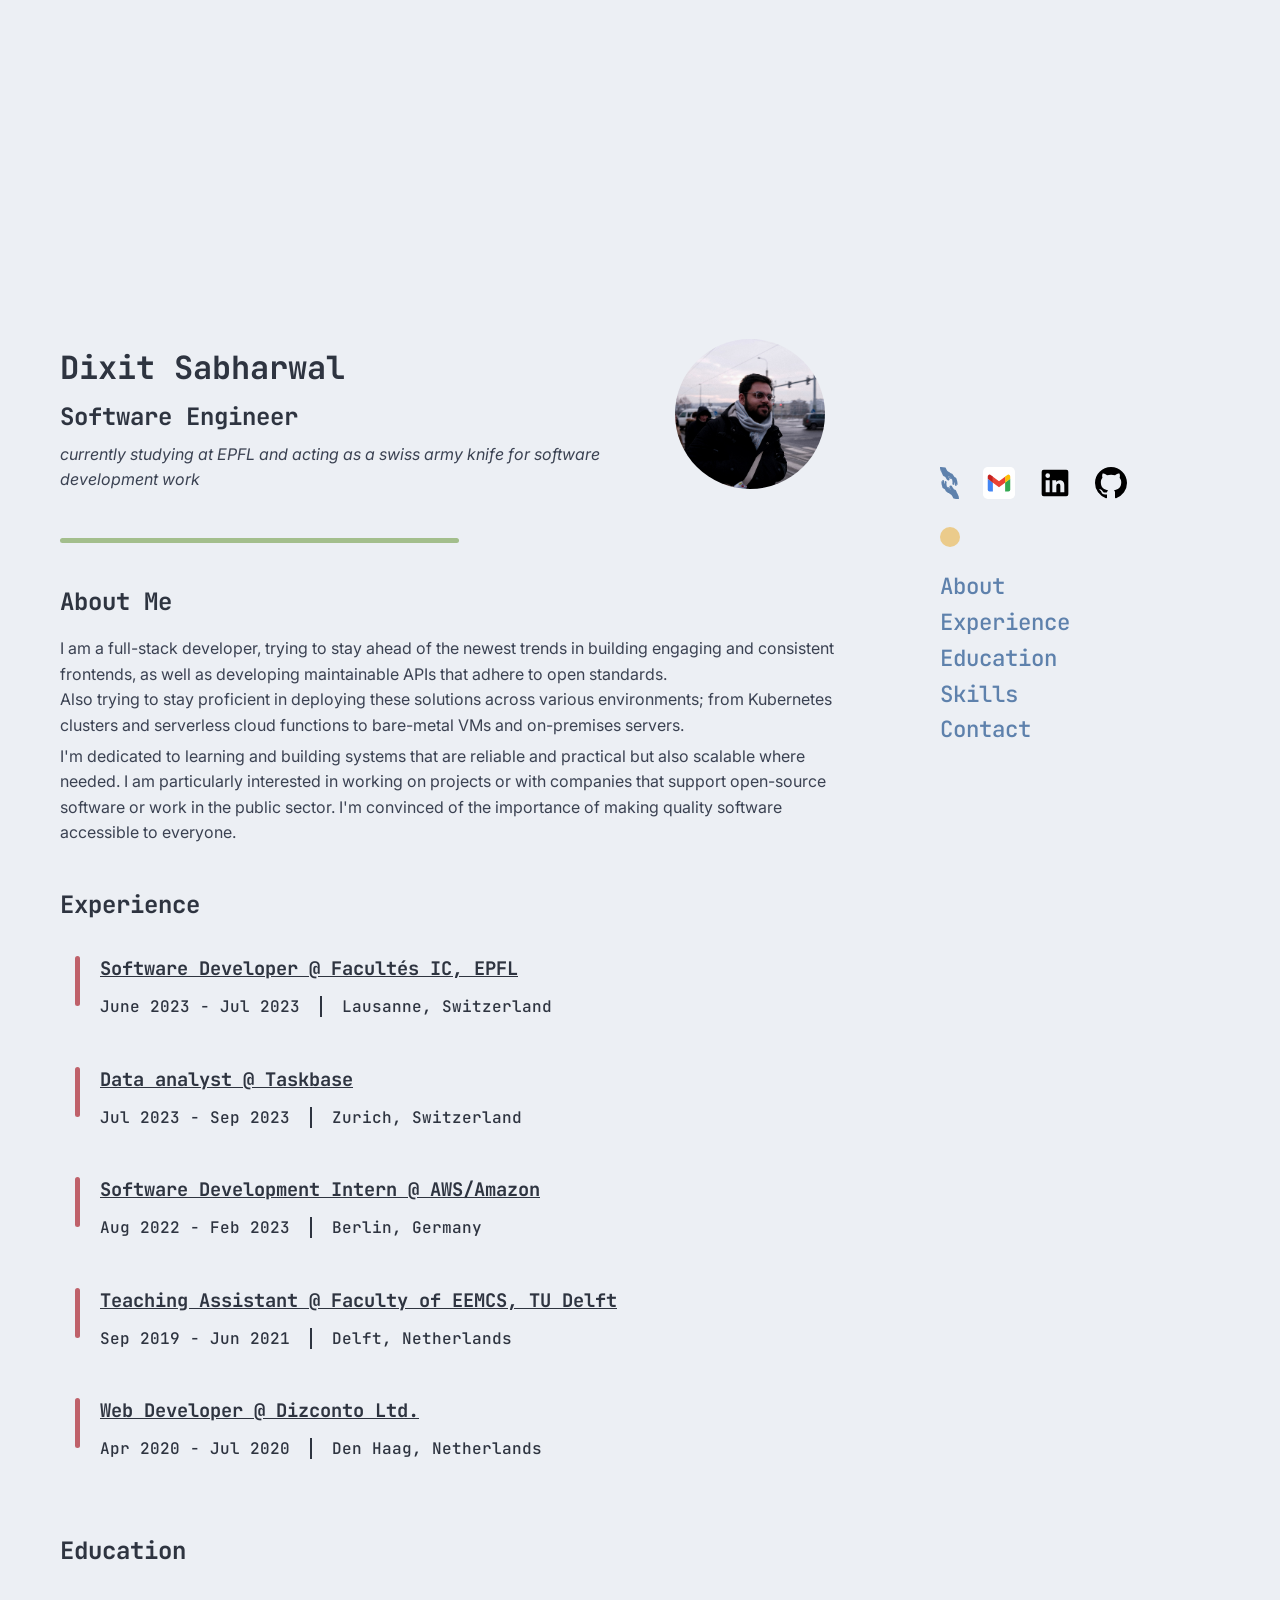
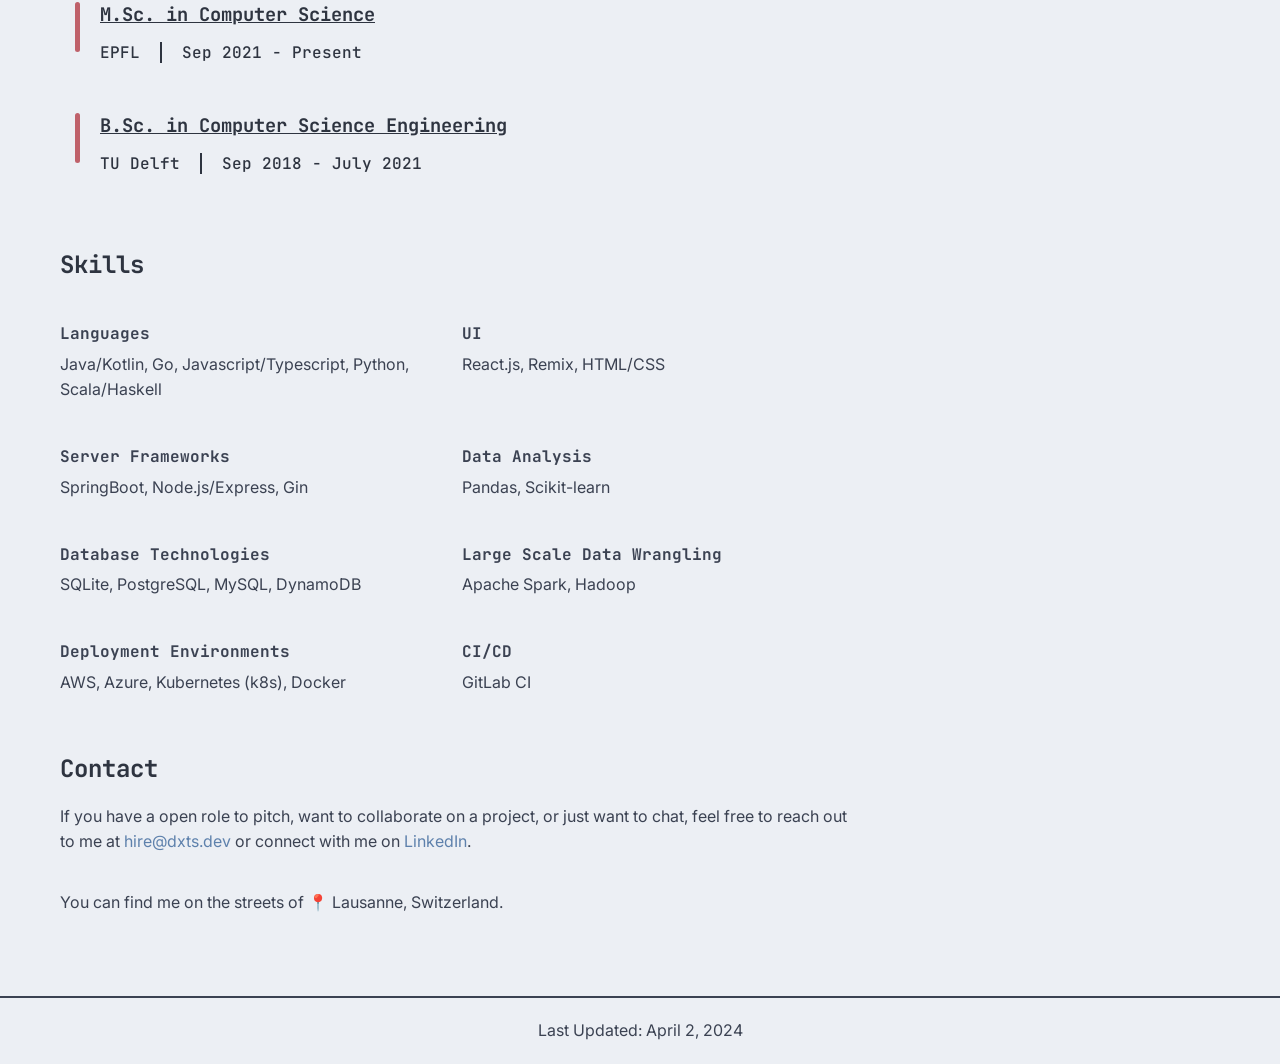
==== index.html @ bfb135e1 "Overhaul" ====
<!doctype html>
<html lang="en">
    <head>
        <meta charset="UTF-8" />
        <meta name="viewport" content="width=device-width, initial-scale=1.0" />
        <title>Dixit Sabharwal - Software Engineer</title>
        <meta
            name="description"
            content="Dixit Sabharwal, software engineer based in Lausanne and currently studying at EPFL."
        />
        <!-- Open Graph Tags -->
        <meta property="og:title" content="Dixit Sabharwal - Software Engineer" />
        <meta
            property="og:description"
            content="Dixit Sabharwal, software engineer based in Lausanne and currently studying at EPFL."
        />
        <meta property="og:image" content="https://dxts.dev/memoji.jpeg" />
        <meta property="og:url" content="https://dxts.dev" />
        <meta property="og:type" content="website" />
        <meta property="og:site_name" content="Dixit Sabharwal" />
        <!-- Load Fonts -->
        <link rel="preconnect" href="https://fonts.googleapis.com" />
        <link rel="preconnect" href="https://fonts.gstatic.com" crossorigin />
        <link
            href="https://fonts.googleapis.com/css2?family=Inter:wght@100..900&family=JetBrains+Mono:ital,wght@0,100..800;1,100..800&display=swap"
            rel="stylesheet"
        />
        <!-- Load CSS -->
        <link rel="stylesheet" href="style.css" />
        <!-- Favicons -->
        <link rel="icon" type="image/png" sizes="32x32" href="favicon-32x32.png" />
        <link rel="icon" type="image/png" sizes="16x16" href="favicon-16x16.png" />
    </head>

    <body>
        <header id="page-header"></header>
        <div class="container">
            <main class="main-content">
                <header class="intro-section">
                    <div class="intro-info">
                        <h1>Dixit Sabharwal</h1>
                        <h2>Software Engineer</h2>
                        <p>
                            <i>
                                currently studying at EPFL and acting as a swiss army knife for software development
                                work
                            </i>
                        </p>
                    </div>
                    <div class="intro-photo">
                        <img src="profile-photo.jpeg" alt="photo of me" class="profile-photo" />
                    </div>
                </header>

                <section id="about">
                    <h2>About Me</h2>
                    <p>
                        I am a full-stack developer, trying to stay ahead of the newest trends in building engaging and
                        consistent frontends, as well as developing maintainable APIs that adhere to open standards.
                        <br />
                        Also trying to stay proficient in deploying these solutions across various environments; from
                        Kubernetes clusters and serverless cloud functions to bare-metal VMs and on-premises servers.
                    </p>
                    <p>
                        I'm dedicated to learning and building systems that are reliable and practical but also scalable
                        where needed. I am particularly interested in working on projects or with companies that support
                        open-source software or work in the public sector. I'm convinced of the importance of making
                        quality software accessible to everyone.
                    </p>
                </section>

                <section id="experience">
                    <h2>Experience</h2>
                    <details class="list-item">
                        <summary class="list-item-title">
                            <h3>Software Developer @ Facultés IC, EPFL</h3>
                            <p><span>June 2023 - Jul 2023</span><span>Lausanne, Switzerland</span></p>
                        </summary>
                        <ul>
                            <li>
                                Part of team that set-up an automatic grading system for programming assignments.
                                Through a Moodle plugin and Kubernetes cluster the system allowed for easy scalability
                                and fault-tolerance during peak times of the semester.
                            </li>
                            <li>
                                Created a controller (using Spring and Java) that runs each submission as a Job on the
                                Kubernetes cluster. The controller sets up the env for the grading task, and returns the
                                outcomes to Moodle.
                            </li>
                            <li>
                                Set-up CI/CD pipeline using GitLab CI that automatically deploys the controller and
                                Moodle in a staging environment, for quick integration testing and feedback.
                            </li>
                        </ul>
                    </details>
                    <details class="list-item">
                        <summary class="list-item-title">
                            <h3>Data analyst @ Taskbase</h3>
                            <p><span>Jul 2023 - Sep 2023</span><span>Zurich, Switzerland</span></p>
                        </summary>
                        <ul>
                            <li>
                                Built CLI tool which extracts data from CSV and Excel sources provided by clients and
                                passes it through the Taskbase API, to speed up the onboarding process.
                            </li>
                            <li>
                                Generated sample data for QA tasks, through prompt engineering and OpenAI GPT models, to
                                compensate for the lack of real data from new clients.
                            </li>
                        </ul>
                    </details>
                    <details class="list-item">
                        <summary class="list-item-title">
                            <h3>Software Development Intern @ AWS/Amazon</h3>
                            <p><span>Aug 2022 - Feb 2023</span><span>Berlin, Germany</span></p>
                        </summary>
                        <ul>
                            <li>
                                Built a management console to empower ongoing migration of service to a new data model
                                and store.
                            </li>
                            <li>
                                Console is a web-based UI to view and search through data, also compare between old and
                                new versions, and trigger different tasks in the migration pipeline.
                            </li>
                            <li>
                                Used React and TypeScript for the website UI.<br />
                                Used the AWS serverless stack (Lambda, API Gateway, DynamoDB) for the backend. <br />
                                Managed infrastructure in AWS CDK.
                            </li>
                        </ul>
                    </details>
                    <details class="list-item">
                        <summary class="list-item-title">
                            <h3>Teaching Assistant @ Faculty of EEMCS, TU Delft</h3>
                            <p><span>Sep 2019 - Jun 2021</span><span>Delft, Netherlands</span></p>
                        </summary>
                        <ul>
                            <li>
                                Teaching Assistant for > 10 different courses for the Computer Science bachelors
                                program.
                            </li>
                        </ul>
                    </details>
                    <details class="list-item">
                        <summary class="list-item-title">
                            <h3>Web Developer @ Dizconto Ltd.</h3>
                            <p><span>Apr 2020 - Jul 2020</span><span>Den Haag, Netherlands</span></p>
                        </summary>
                        <ul>
                            <li>
                                Built a management console frontend for Dizconto, which provided social media marketing
                                integrations.
                            </li>
                            <li>
                                Planned website development, converted mockups into usable web presence with TypeScript,
                                React and NodeJS.
                            </li>
                            <li>
                                Also worked on implementing a development and deployment (CI/CD) pipeline using
                                Terraform and AWS.
                            </li>
                        </ul>
                    </details>
                </section>

                <section id="education">
                    <h2>Education</h2>
                    <details class="list-item">
                        <summary class="list-item-title">
                            <h3>M.Sc. in Computer Science</h3>
                            <p><span>EPFL</span><span>Sep 2021 - Present</span></p>
                        </summary>
                        <ul>
                            <li>
                                Following courses on software security and privacy, compilers and type-systems, and
                                large-scale data handling.
                            </li>
                        </ul>
                    </details>
                    <details class="list-item">
                        <summary class="list-item-title">
                            <h3>B.Sc. in Computer Science Engineering</h3>
                            <p><span>TU Delft</span><span>Sep 2018 - July 2021</span></p>
                        </summary>
                        <ul>
                            <li>Graduated cum laude with a GPA of 8.8.</li>
                            <li>Thesis on "Formal verification of functional programs in Haskell and Agda".</li>
                            <li>Minor in Quantum Science and Information.</li>
                        </ul>
                    </details>
                </section>

                <section id="skills">
                    <h2>Skills</h2>
                    <div class="skills-grid">
                        <div class="skills-category">
                            <h4>Languages</h4>
                            <p>Java/Kotlin, Go, Javascript/Typescript, Python, Scala/Haskell</p>
                        </div>
                        <div class="skills-category">
                            <h4>UI</h4>
                            <p>React.js, Remix, HTML/CSS</p>
                        </div>
                        <div class="skills-category">
                            <h4>Server Frameworks</h4>
                            <p>SpringBoot, Node.js/Express, Gin</p>
                        </div>
                        <div class="skills-category">
                            <h4>Data Analysis</h4>
                            <p>Pandas, Scikit-learn</p>
                        </div>
                        <div class="skills-category">
                            <h4>Database Technologies</h4>
                            <p>SQLite, PostgreSQL, MySQL, DynamoDB</p>
                        </div>
                        <div class="skills-category">
                            <h4>Large Scale Data Wrangling</h4>
                            <p>Apache Spark, Hadoop</p>
                        </div>
                        <div class="skills-category">
                            <h4>Deployment Environments</h4>
                            <p>AWS, Azure, Kubernetes (k8s), Docker</p>
                        </div>
                        <div class="skills-category">
                            <h4>CI/CD</h4>
                            <p>GitLab CI</p>
                        </div>
                    </div>
                </section>

                <section id="contact">
                    <h2>Contact</h2>
                    <p>
                        If you have a open role to pitch, want to collaborate on a project, or just want to chat, feel
                        free to reach out to me at <a href="mailto:hire@dxts.dev">hire@dxts.dev</a> or connect with me
                        on <a href="https://linkedin.com/in/dixit-s">LinkedIn</a>.
                    </p>
                    <br />
                    <p>You can find me on the streets of 📍 Lausanne, Switzerland.</p>
                </section>
            </main>
            <aside class="sidebar">
                <div class="quick-contacts">
                    <img
                        id="touching-hands"
                        src="icons/touching-hands.svg"
                        alt="Image of two hands reaching out and touching"
                        aria-hidden="true"
                        style="height: 32px"
                    />
                    <a href="mailto:hire@dxts.dev">
                        <img id="email" src="icons/gmail.svg" alt="Email icon" aria-hidden="true" />
                    </a>
                    <a href="https://linkedin.com/in/dixit-s" target="_blank" rel="noopener noreferrer">
                        <img id="linkedin" src="icons/linkedin.svg" alt="LinkedIn icon" aria-hidden="true"
                    /></a>
                    <a href="https://github.com/dxts" target="_blank" rel="noopener noreferrer">
                        <img id="github" src="icons/github.svg" alt="GitHub icon" aria-hidden="true"
                    /></a>
                </div>
                <nav>
                    <ul>
                        <li><a href="#about">About</a></li>
                        <li><a href="#experience">Experience</a></li>
                        <li><a href="#education">Education</a></li>
                        <li><a href="#skills">Skills</a></li>
                        <li><a href="#contact">Contact</a></li>
                    </ul>
                </nav>
            </aside>
        </div>
        <footer class="site-footer">
            <p>Last Updated: <time datetime="2024-04-02">April 2, 2024</time></p>
        </footer>
    </body>
</html>
---- style.css ----
/* Variables */

:root {
    /* Soft blue for primary color */
    --primary-color: #5e81ac;
    /* Lighter blue for hover effect */
    --secondary-color: #88c0d0;
    /* Light background for minimalism */
    --background-color: #eceff4;
    /* Softer shade for text */
    --text-color: #3b4252;
    /* Darker shade for headings */
    --title-color: #2e3440;
    /* Soft red for accent */
    --accent-color-red: #bf616a;
    /* Soft yellow/orange for accent */
    --accent-color-yellow: #ebcb8b;
    /* Soft green for accent */
    --accent-color-green: #a3be8c;
}

@media (prefers-color-scheme: dark) {
    :root {
        /* Dark Theme Variables */
        --primary-color: #5e81ac; /* Darker primary color */
        --secondary-color: #4c566a;
        --background-color: #2e3440; /* Dark background */
        --text-color: #eceff4; /* Lighter text for contrast */
        --title-color: #d8dee9; /* Lighter titles for contrast */
        --accent-color-red: #bf616a;
        --accent-color-yellow: #ebcb8b;
        --accent-color-green: #a3be8c;
    }
}

* {
    box-sizing: border-box;
}

body,
html {
    margin: 0;
    padding: 0;
    font-family: "Inter", sans-serif;
    font-size: 1rem;
    line-height: 1.6;
    color: var(--text-color);
    background-color: var(--background-color);
}

a {
    text-decoration: none;
    color: var(--primary-color);
}

.container {
    display: flex;
    max-width: 1200px;
    margin: auto;
    padding: 20px;
}

.main-content {
    flex: 3;
    padding-right: 20px;
}

.sidebar {
    flex: 1;
    padding-left: 20px;
}

.sidebar nav {
    position: sticky;
    top: 20px;
    font-family: "JetBrains Mono", monospace;
    font-size: 1.4rem;
    font-weight: 500;
}

.sidebar nav ul {
    list-style: none;
    padding: 0;
}

.sidebar nav ul li a {
    text-decoration: none;
    color: var(--primary-color);
    transition: color 0.3s ease;
}

.sidebar nav ul li a:hover {
    color: var(--secondary-color);
}

h1,
h2,
h3 {
    font-family: "JetBrains Mono", monospace;
    /* Use JetBrains Mono for headings */
    color: var(--title-color);
}

h1,
h2 {
    margin-bottom: 15px;
}

h3 {
    text-decoration: underline;
    margin-top: 0;
    margin-bottom: 10px;
}

p {
    margin-top: 5px;
    margin-bottom: 5px;
}

section {
    margin-bottom: 20px;
    width: 95%;
}

section h1,
section h2 {
    position: sticky;
    top: 0px;
    background-color: var(--background-color);
    padding-top: 20px;
}

/* Adding a touch of organic shapes */
section#about:before {
    content: "";
    display: block;
    height: 5px;
    width: 50%;
    background-color: var(--accent-color-green);
    /* Soft green */
    border-radius: 10px;
    margin-bottom: 20px;
}

.sidebar nav:before {
    content: "";
    display: block;
    height: 20px;
    width: 20px;
    background-color: var(--accent-color-yellow);
    border-radius: 10px;
    margin-top: 20px;
    margin-bottom: 20px;
}

/* Styling the details element */
details.list-item {
    padding: 15px;

    & summary::-webkit-details-marker {
        display: none;
    }

    &::before {
        content: "";
        display: inline-block;
        vertical-align: text-top;

        height: 50px;
        width: 5px;
        background-color: var(--accent-color-red);
        /* Soft red */
        border-radius: 10px;
        margin-right: 20px;
    }

    /* Formatting the title pane for experience and education */
    & summary.list-item-title {
        display: inline-block;
        vertical-align: top;

        margin-bottom: 15px;
        list-style: none;
        cursor: pointer;

        & p {
            display: inline;
            font-family: "JetBrains Mono", monospace;
            color: var(--title-color);
            font-weight: 500;
            margin-bottom: 0px;
        }

        & p span + span {
            margin-left: 20px;
            padding-left: 20px;
            border-left: 2px solid var(--title-color);
        }
    }

    & ul {
        list-style: inside square;
        padding-left: 15px;
        margin-top: 0px;
    }

    & li {
        margin-bottom: 10px;
    }
}

@media (max-width: 905px) {
    details.list-item::before {
        display: block;
        height: 5px;
        width: 50px;
        margin-bottom: 15px;
    }
}

/* Styling the skills section */
.skills-grid {
    display: grid;
    grid-template-columns: repeat(2, 1fr);
    gap: 5px;
}

.skills-category {
    margin-bottom: 15px;
}

.skills-category h4 {
    font-family: "JetBrains Mono", monospace;
    margin-bottom: 5px;
}

.skills-category p {
    margin: 0;
}

/* Styling the intro section */

.intro-section {
    display: flex;
    align-items: center;
    padding: 20px 0px;
    margin-bottom: 20px;
}

.intro-photo {
    flex: 1;
    text-align: center;
}

.profile-photo {
    width: 150px;
    height: 150px;
    border-radius: 50%;
    margin-right: 20px;
}

.intro-info {
    flex: 2;
}

.intro-info h1,
.intro-info h2,
.intro-info p {
    margin: 5px 0;
}

/* Responsive adjustments */
@media (max-width: 768px) {
    .intro-section {
        flex-direction: column;
        text-align: center;
    }

    .profile-photo {
        margin-right: 0;
        margin-bottom: 20px;
    }
}

/* Styling the sidebar contact section */
.quick-contacts {
    margin-top: 150px;
}

.quick-contacts > * {
    display: inline;
    margin-right: 20px;
}

/* Styling the footer */
.site-footer {
    text-align: center;
    padding: 20px;
    margin-top: 40px;
    color: var(--text-color);
    border-top: 2px solid var(--text-color);
}

.site-footer p {
    margin: 0;
    font-family: "Inter", sans-serif;
}

/* Empty space so that content starts in the center of the viewport */
#page-header {
    height: 33vh;
}
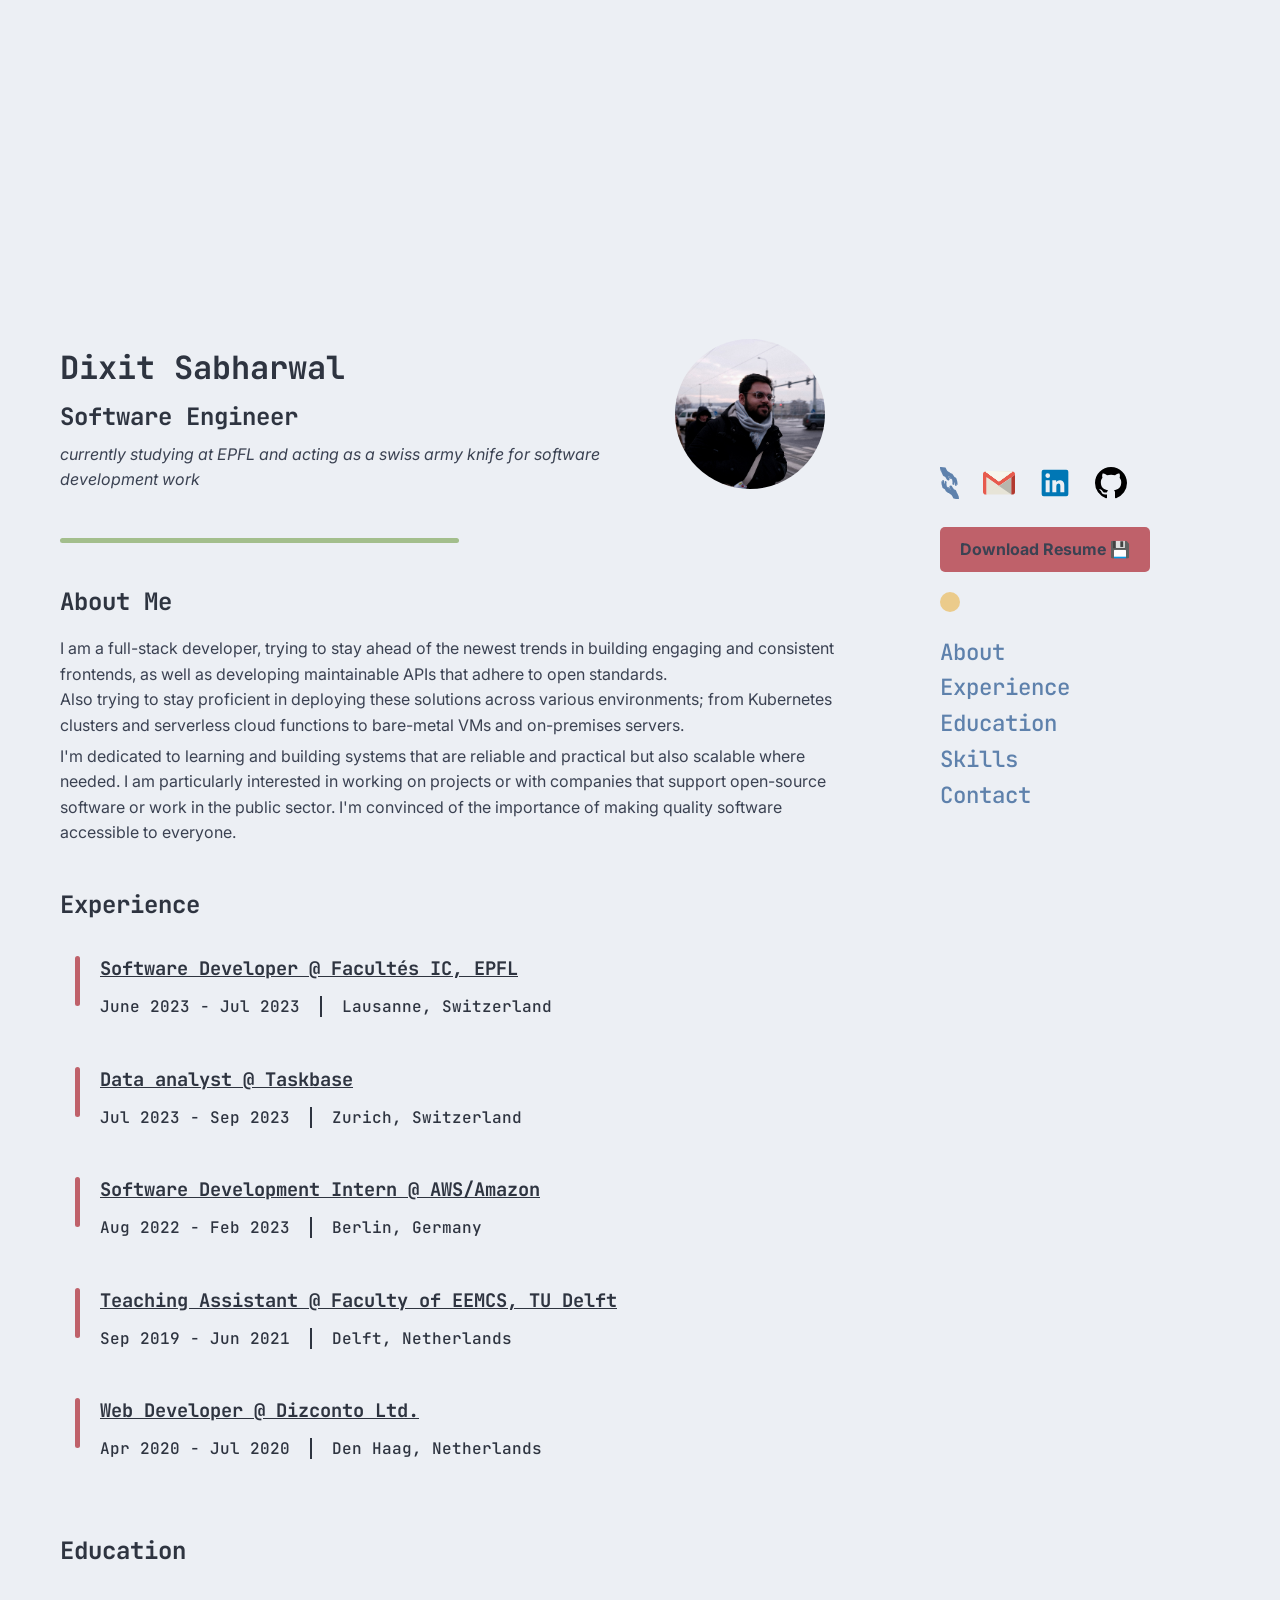
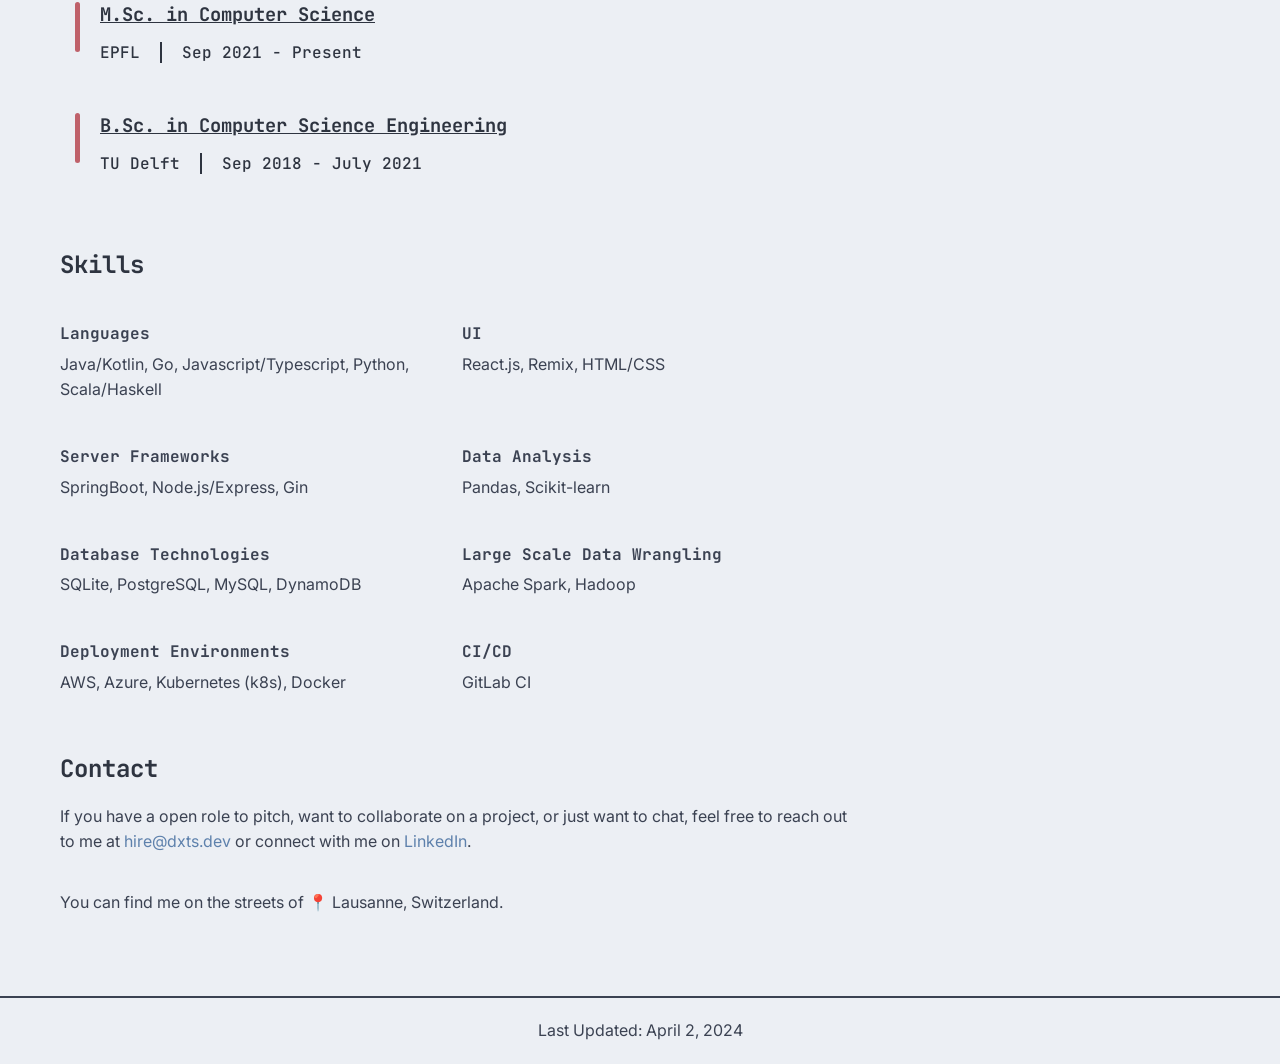
==== commit f45b6af8: "Add pdf-resume download button" ====
--- a/index.html
+++ b/index.html
@@ -250,15 +250,34 @@
                         style="height: 32px"
                     />
                     <a href="mailto:hire@dxts.dev">
-                        <img id="email" src="icons/gmail.svg" alt="Email icon" aria-hidden="true" />
+                        <img
+                            id="email"
+                            src="icons/email.svg"
+                            alt="Email icon"
+                            aria-hidden="true"
+                            style="height: 32px"
+                        />
                     </a>
                     <a href="https://linkedin.com/in/dixit-s" target="_blank" rel="noopener noreferrer">
-                        <img id="linkedin" src="icons/linkedin.svg" alt="LinkedIn icon" aria-hidden="true"
+                        <img
+                            id="linkedin"
+                            src="icons/linkedin.svg"
+                            alt="LinkedIn icon"
+                            aria-hidden="true"
+                            style="height: 32px"
                     /></a>
                     <a href="https://github.com/dxts" target="_blank" rel="noopener noreferrer">
-                        <img id="github" src="icons/github.svg" alt="GitHub icon" aria-hidden="true"
+                        <img
+                            id="github"
+                            src="icons/github.svg"
+                            alt="GitHub icon"
+                            aria-hidden="true"
+                            style="height: 32px"
                     /></a>
                 </div>
+                <a href="resume.pdf" download="DixitSabharwal_Resume.pdf" class="download-button">
+                    Download Resume 💾
+                </a>
                 <nav>
                     <ul>
                         <li><a href="#about">About</a></li>
--- a/style.css
+++ b/style.css
@@ -73,6 +73,7 @@
 .sidebar nav {
     position: sticky;
     top: 20px;
+    background-color: var(--background-color);
     font-family: "JetBrains Mono", monospace;
     font-size: 1.4rem;
     font-weight: 500;
@@ -306,6 +307,23 @@
     font-family: "Inter", sans-serif;
 }
 
+/* PDF download button */
+.download-button {
+    display: inline-block;
+    color: var(--text-color);
+    text-decoration: none;
+    font-weight: bold;
+    background-color: var(--accent-color-red);
+    border-radius: 5px;
+    transition: background-color 0.3s ease;
+    padding: 10px 20px;
+    margin-top: 20px;
+}
+
+.download-button:hover {
+    background-color: var(--secondary-color);
+}
+
 /* Empty space so that content starts in the center of the viewport */
 #page-header {
     height: 33vh;
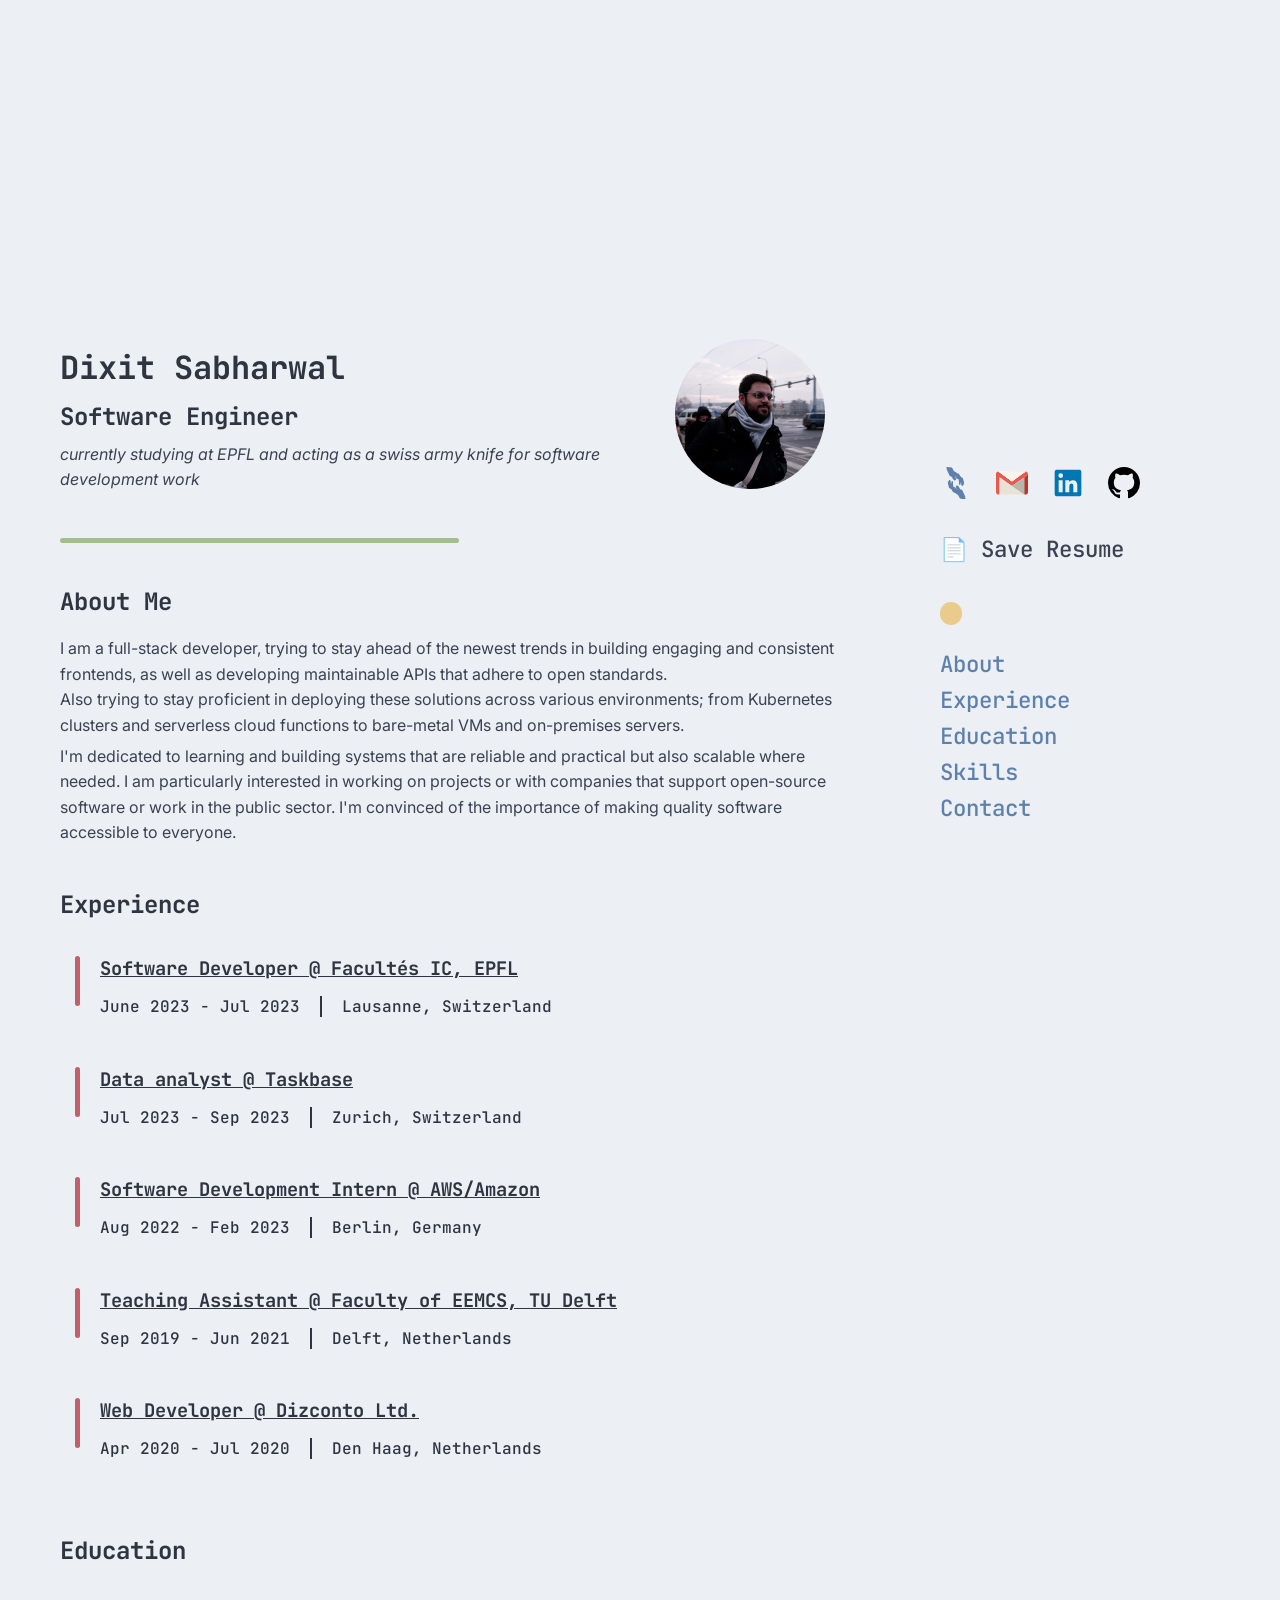
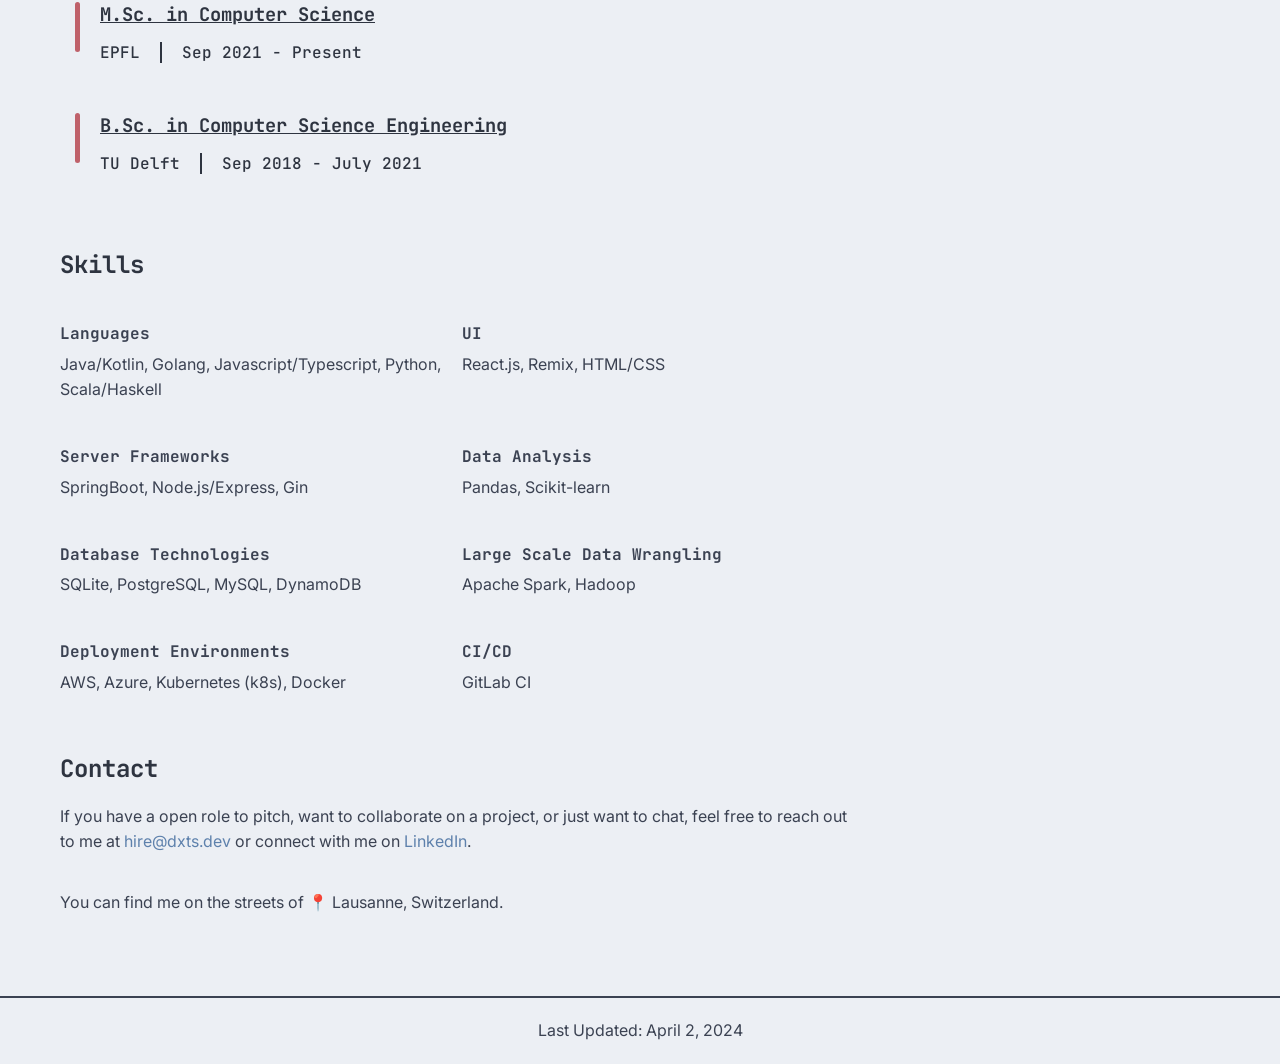
==== commit e69176fa: "Change profile photo to downsized webp" ====
--- a/index.html
+++ b/index.html
@@ -48,7 +48,7 @@
                         </p>
                     </div>
                     <div class="intro-photo">
-                        <img src="profile-photo.jpeg" alt="photo of me" class="profile-photo" />
+                        <img src="profile-photo.webp" alt="photo of me" class="profile-photo" />
                     </div>
                 </header>
 
@@ -196,7 +196,7 @@
                     <div class="skills-grid">
                         <div class="skills-category">
                             <h4>Languages</h4>
-                            <p>Java/Kotlin, Go, Javascript/Typescript, Python, Scala/Haskell</p>
+                            <p>Java/Kotlin, Golang, Javascript/Typescript, Python, Scala/Haskell</p>
                         </div>
                         <div class="skills-category">
                             <h4>UI</h4>
@@ -247,7 +247,8 @@
                         src="icons/touching-hands.svg"
                         alt="Image of two hands reaching out and touching"
                         aria-hidden="true"
-                        style="height: 32px"
+                        width="32px"
+                        height="32px"
                     />
                     <a href="mailto:hire@dxts.dev">
                         <img
@@ -255,7 +256,8 @@
                             src="icons/email.svg"
                             alt="Email icon"
                             aria-hidden="true"
-                            style="height: 32px"
+                            width="32px"
+                            height="32px"
                         />
                     </a>
                     <a href="https://linkedin.com/in/dixit-s" target="_blank" rel="noopener noreferrer">
@@ -264,7 +266,8 @@
                             src="icons/linkedin.svg"
                             alt="LinkedIn icon"
                             aria-hidden="true"
-                            style="height: 32px"
+                            width="32px"
+                            height="32px"
                     /></a>
                     <a href="https://github.com/dxts" target="_blank" rel="noopener noreferrer">
                         <img
@@ -272,12 +275,15 @@
                             src="icons/github.svg"
                             alt="GitHub icon"
                             aria-hidden="true"
-                            style="height: 32px"
+                            width="32px"
+                            height="32px"
                     /></a>
                 </div>
-                <a href="resume.pdf" download="DixitSabharwal_Resume.pdf" class="download-button">
-                    Download Resume 💾
-                </a>
+                <div>
+                    <a href="resume.pdf" download="DixitSabharwal_Resume.pdf" class="download-button">
+                        📄 Save Resume
+                    </a>
+                </div>
                 <nav>
                     <ul>
                         <li><a href="#about">About</a></li>
--- a/style.css
+++ b/style.css
@@ -1,5 +1,4 @@
 /* Variables */
-
 :root {
     /* Soft blue for primary color */
     --primary-color: #5e81ac;
@@ -11,25 +10,30 @@
     --text-color: #3b4252;
     /* Darker shade for headings */
     --title-color: #2e3440;
+
     /* Soft red for accent */
     --accent-color-red: #bf616a;
     /* Soft yellow/orange for accent */
     --accent-color-yellow: #ebcb8b;
     /* Soft green for accent */
     --accent-color-green: #a3be8c;
-}
-
+
+    --title-font: "JetBrains Mono", monospace;
+    --text-font: "Inter", sans-serif;
+
+    --normal-font-size: 1rem;
+    --large-font-size: 1.4rem;
+    --extra-large-font-size: 1.8rem;
+}
+
+/* Dark Theme Variables */
 @media (prefers-color-scheme: dark) {
     :root {
-        /* Dark Theme Variables */
         --primary-color: #5e81ac; /* Darker primary color */
         --secondary-color: #4c566a;
         --background-color: #2e3440; /* Dark background */
         --text-color: #eceff4; /* Lighter text for contrast */
         --title-color: #d8dee9; /* Lighter titles for contrast */
-        --accent-color-red: #bf616a;
-        --accent-color-yellow: #ebcb8b;
-        --accent-color-green: #a3be8c;
     }
 }
 
@@ -42,7 +46,7 @@
     margin: 0;
     padding: 0;
     font-family: "Inter", sans-serif;
-    font-size: 1rem;
+    font-size: var(--normal-font-size);
     line-height: 1.6;
     color: var(--text-color);
     background-color: var(--background-color);
@@ -68,30 +72,6 @@
 .sidebar {
     flex: 1;
     padding-left: 20px;
-}
-
-.sidebar nav {
-    position: sticky;
-    top: 20px;
-    background-color: var(--background-color);
-    font-family: "JetBrains Mono", monospace;
-    font-size: 1.4rem;
-    font-weight: 500;
-}
-
-.sidebar nav ul {
-    list-style: none;
-    padding: 0;
-}
-
-.sidebar nav ul li a {
-    text-decoration: none;
-    color: var(--primary-color);
-    transition: color 0.3s ease;
-}
-
-.sidebar nav ul li a:hover {
-    color: var(--secondary-color);
 }
 
 h1,
@@ -146,10 +126,10 @@
 .sidebar nav:before {
     content: "";
     display: block;
-    height: 20px;
-    width: 20px;
+    height: var(--large-font-size);
+    width: var(--large-font-size);
     background-color: var(--accent-color-yellow);
-    border-radius: 10px;
+    border-radius: 50%;
     margin-top: 20px;
     margin-bottom: 20px;
 }
@@ -291,6 +271,53 @@
 .quick-contacts > * {
     display: inline;
     margin-right: 20px;
+
+    & a {
+        text-decoration: none;
+    }
+}
+
+/* PDF download button */
+.download-button {
+    text-decoration: none;
+    display: block;
+    font-family: var(--title-font);
+    font-size: var(--large-font-size);
+    font-weight: 500;
+    color: var(--text-color);
+    transition: color 0.3s ease;
+
+    padding: 15px 0px;
+    margin-top: 10px;
+}
+
+.download-button:hover {
+    color: var(--accent-color-yellow);
+}
+
+/* Styling the sidebar nav links */
+.sidebar nav {
+    position: sticky;
+    top: 20px;
+    background-color: var(--background-color);
+    font-family: var(--title-font);
+    font-size: var(--large-font-size);
+    font-weight: 500;
+}
+
+.sidebar nav ul {
+    list-style: none;
+    padding: 0;
+}
+
+.sidebar nav ul li a {
+    text-decoration: none;
+    color: var(--primary-color);
+    transition: color 0.3s ease;
+}
+
+.sidebar nav ul li a:hover {
+    color: var(--secondary-color);
 }
 
 /* Styling the footer */
@@ -304,27 +331,10 @@
 
 .site-footer p {
     margin: 0;
-    font-family: "Inter", sans-serif;
-}
-
-/* PDF download button */
-.download-button {
-    display: inline-block;
-    color: var(--text-color);
-    text-decoration: none;
-    font-weight: bold;
-    background-color: var(--accent-color-red);
-    border-radius: 5px;
-    transition: background-color 0.3s ease;
-    padding: 10px 20px;
-    margin-top: 20px;
-}
-
-.download-button:hover {
-    background-color: var(--secondary-color);
-}
-
-/* Empty space so that content starts in the center of the viewport */
+    font-family: var(--text-font);
+}
+
+/* Empty space in page header so that content starts in the center of the viewport */
 #page-header {
     height: 33vh;
 }
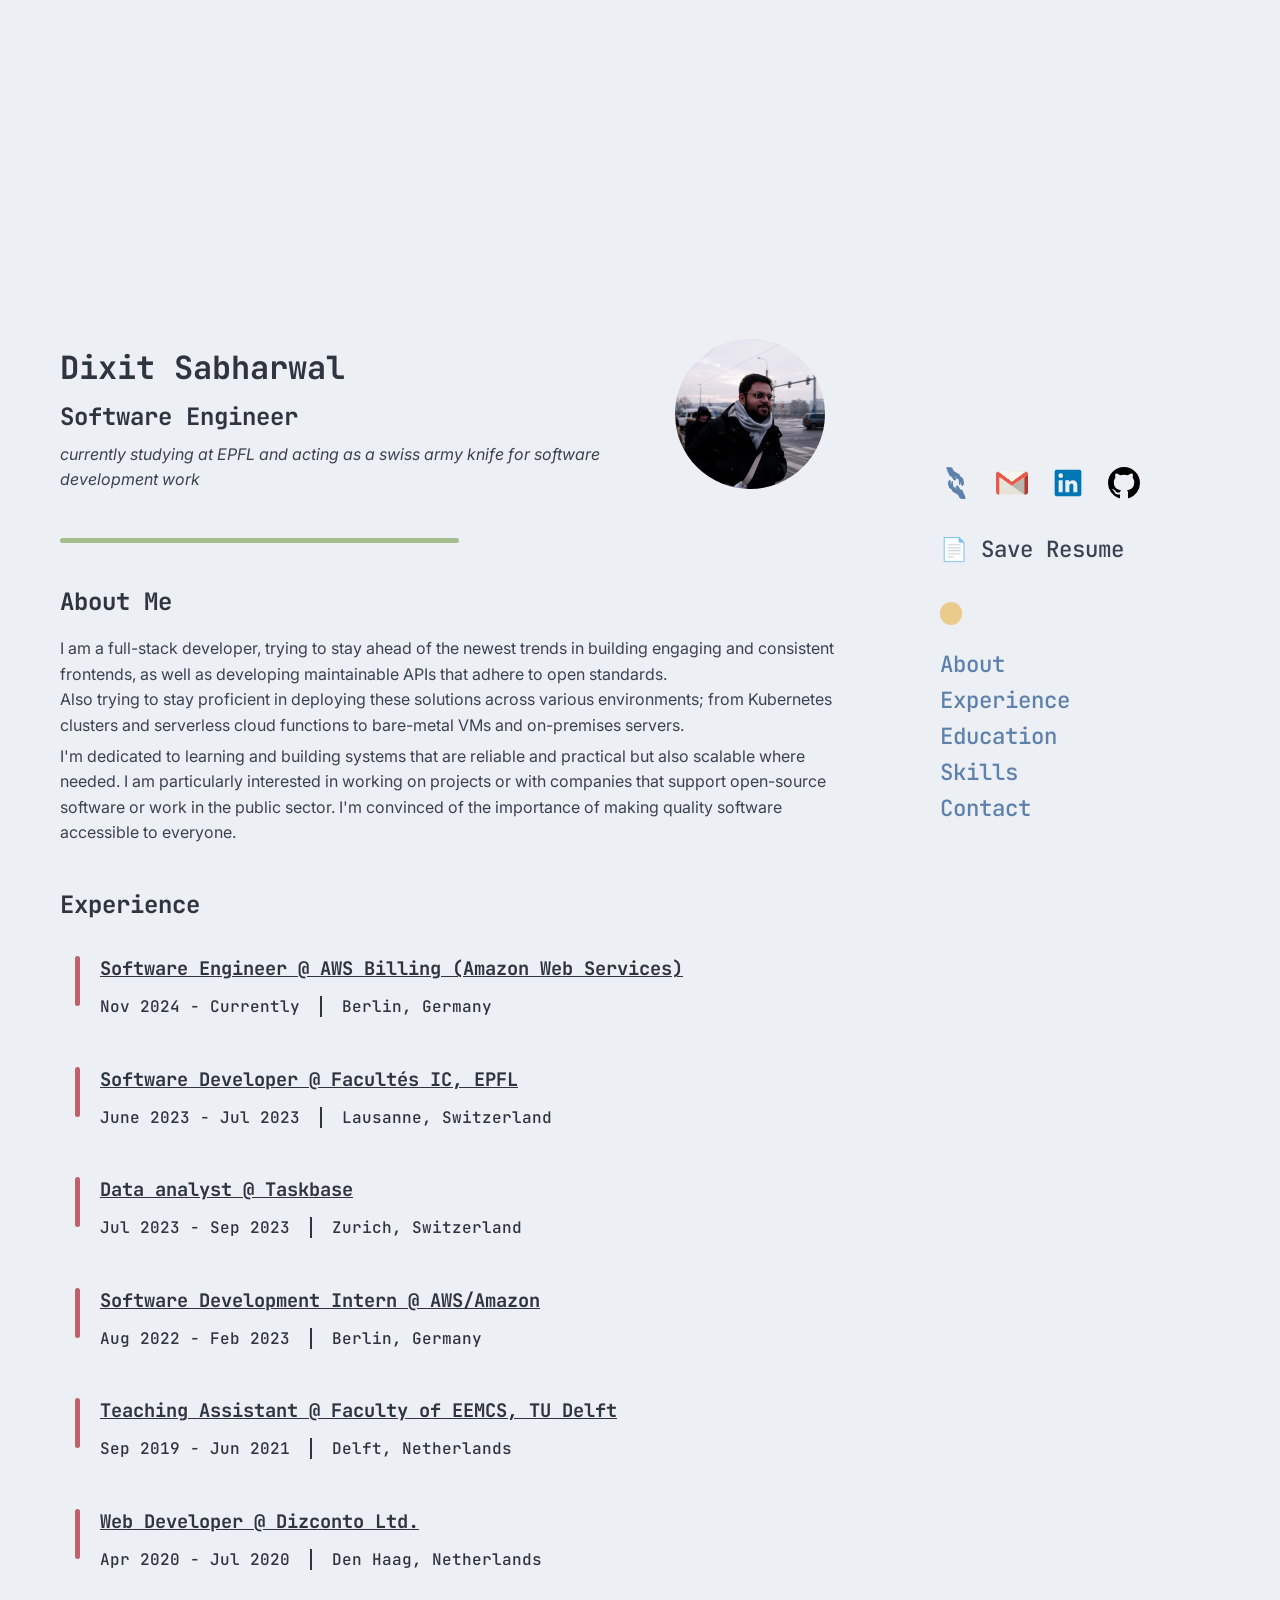
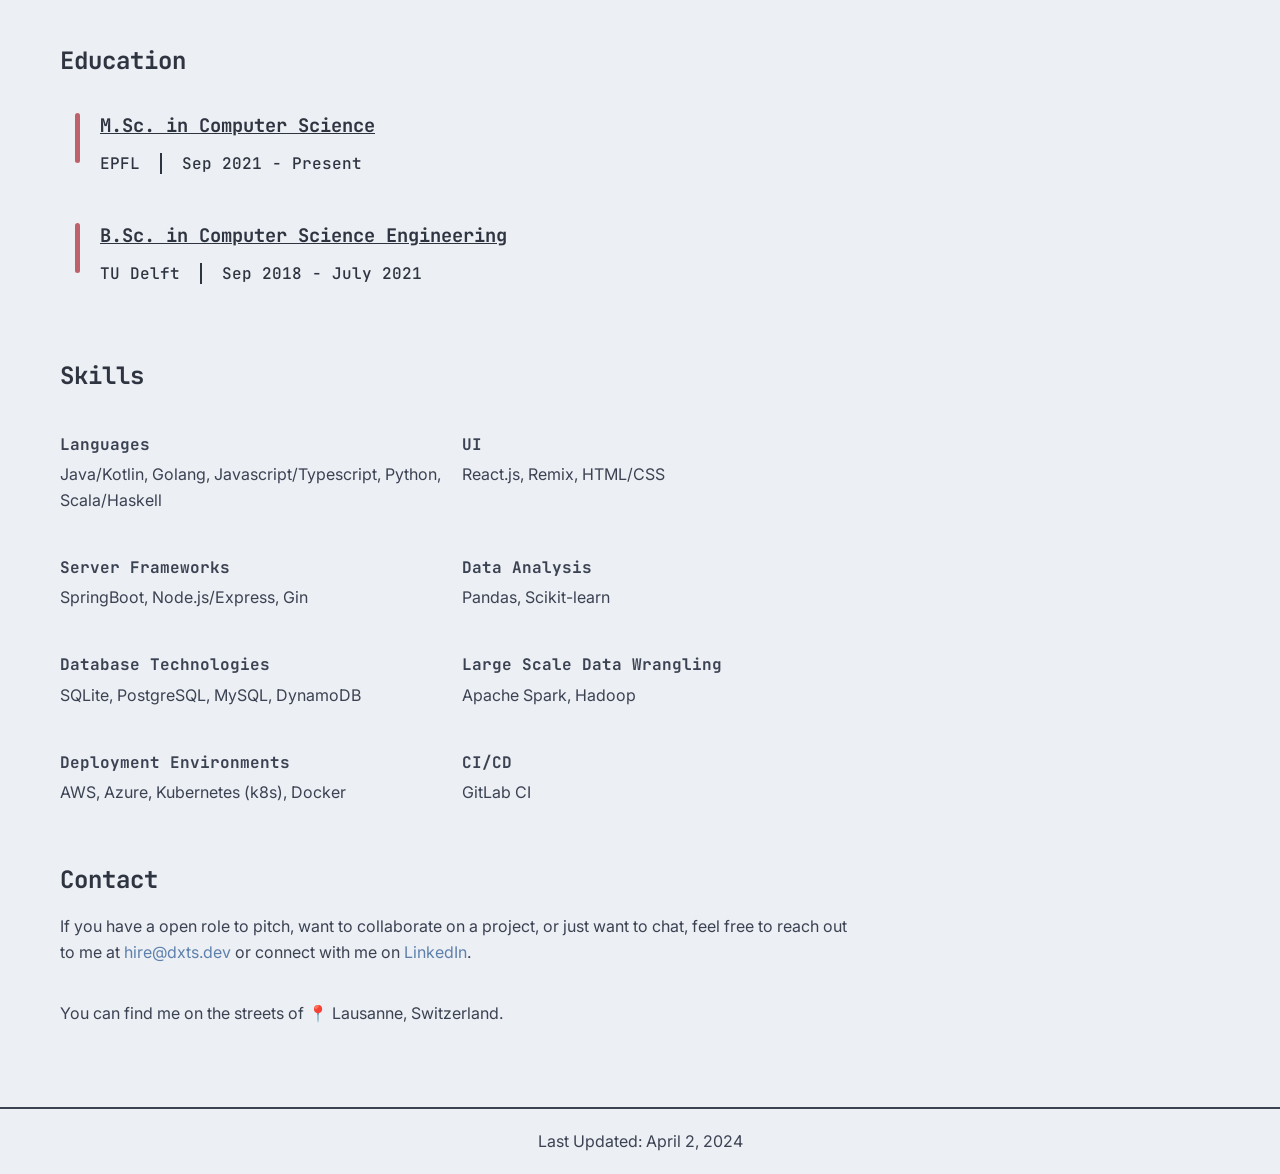
==== commit 658fbce0: "Add aws-billing sde to Experience section" ====
--- a/index.html
+++ b/index.html
@@ -1,302 +1,401 @@
 <!doctype html>
 <html lang="en">
-    <head>
-        <meta charset="UTF-8" />
-        <meta name="viewport" content="width=device-width, initial-scale=1.0" />
-        <title>Dixit Sabharwal - Software Engineer</title>
-        <meta
-            name="description"
-            content="Dixit Sabharwal, software engineer based in Lausanne and currently studying at EPFL."
-        />
-        <!-- Open Graph Tags -->
-        <meta property="og:title" content="Dixit Sabharwal - Software Engineer" />
-        <meta
-            property="og:description"
-            content="Dixit Sabharwal, software engineer based in Lausanne and currently studying at EPFL."
-        />
-        <meta property="og:image" content="https://dxts.dev/memoji.jpeg" />
-        <meta property="og:url" content="https://dxts.dev" />
-        <meta property="og:type" content="website" />
-        <meta property="og:site_name" content="Dixit Sabharwal" />
-        <!-- Load Fonts -->
-        <link rel="preconnect" href="https://fonts.googleapis.com" />
-        <link rel="preconnect" href="https://fonts.gstatic.com" crossorigin />
-        <link
-            href="https://fonts.googleapis.com/css2?family=Inter:wght@100..900&family=JetBrains+Mono:ital,wght@0,100..800;1,100..800&display=swap"
-            rel="stylesheet"
-        />
-        <!-- Load CSS -->
-        <link rel="stylesheet" href="style.css" />
-        <!-- Favicons -->
-        <link rel="icon" type="image/png" sizes="32x32" href="favicon-32x32.png" />
-        <link rel="icon" type="image/png" sizes="16x16" href="favicon-16x16.png" />
-    </head>
-
-    <body>
-        <header id="page-header"></header>
-        <div class="container">
-            <main class="main-content">
-                <header class="intro-section">
-                    <div class="intro-info">
-                        <h1>Dixit Sabharwal</h1>
-                        <h2>Software Engineer</h2>
-                        <p>
-                            <i>
-                                currently studying at EPFL and acting as a swiss army knife for software development
-                                work
-                            </i>
-                        </p>
-                    </div>
-                    <div class="intro-photo">
-                        <img src="profile-photo.webp" alt="photo of me" class="profile-photo" />
-                    </div>
-                </header>
-
-                <section id="about">
-                    <h2>About Me</h2>
-                    <p>
-                        I am a full-stack developer, trying to stay ahead of the newest trends in building engaging and
-                        consistent frontends, as well as developing maintainable APIs that adhere to open standards.
-                        <br />
-                        Also trying to stay proficient in deploying these solutions across various environments; from
-                        Kubernetes clusters and serverless cloud functions to bare-metal VMs and on-premises servers.
-                    </p>
-                    <p>
-                        I'm dedicated to learning and building systems that are reliable and practical but also scalable
-                        where needed. I am particularly interested in working on projects or with companies that support
-                        open-source software or work in the public sector. I'm convinced of the importance of making
-                        quality software accessible to everyone.
-                    </p>
-                </section>
-
-                <section id="experience">
-                    <h2>Experience</h2>
-                    <details class="list-item">
-                        <summary class="list-item-title">
-                            <h3>Software Developer @ Facultés IC, EPFL</h3>
-                            <p><span>June 2023 - Jul 2023</span><span>Lausanne, Switzerland</span></p>
-                        </summary>
-                        <ul>
-                            <li>
-                                Part of team that set-up an automatic grading system for programming assignments.
-                                Through a Moodle plugin and Kubernetes cluster the system allowed for easy scalability
-                                and fault-tolerance during peak times of the semester.
-                            </li>
-                            <li>
-                                Created a controller (using Spring and Java) that runs each submission as a Job on the
-                                Kubernetes cluster. The controller sets up the env for the grading task, and returns the
-                                outcomes to Moodle.
-                            </li>
-                            <li>
-                                Set-up CI/CD pipeline using GitLab CI that automatically deploys the controller and
-                                Moodle in a staging environment, for quick integration testing and feedback.
-                            </li>
-                        </ul>
-                    </details>
-                    <details class="list-item">
-                        <summary class="list-item-title">
-                            <h3>Data analyst @ Taskbase</h3>
-                            <p><span>Jul 2023 - Sep 2023</span><span>Zurich, Switzerland</span></p>
-                        </summary>
-                        <ul>
-                            <li>
-                                Built CLI tool which extracts data from CSV and Excel sources provided by clients and
-                                passes it through the Taskbase API, to speed up the onboarding process.
-                            </li>
-                            <li>
-                                Generated sample data for QA tasks, through prompt engineering and OpenAI GPT models, to
-                                compensate for the lack of real data from new clients.
-                            </li>
-                        </ul>
-                    </details>
-                    <details class="list-item">
-                        <summary class="list-item-title">
-                            <h3>Software Development Intern @ AWS/Amazon</h3>
-                            <p><span>Aug 2022 - Feb 2023</span><span>Berlin, Germany</span></p>
-                        </summary>
-                        <ul>
-                            <li>
-                                Built a management console to empower ongoing migration of service to a new data model
-                                and store.
-                            </li>
-                            <li>
-                                Console is a web-based UI to view and search through data, also compare between old and
-                                new versions, and trigger different tasks in the migration pipeline.
-                            </li>
-                            <li>
-                                Used React and TypeScript for the website UI.<br />
-                                Used the AWS serverless stack (Lambda, API Gateway, DynamoDB) for the backend. <br />
-                                Managed infrastructure in AWS CDK.
-                            </li>
-                        </ul>
-                    </details>
-                    <details class="list-item">
-                        <summary class="list-item-title">
-                            <h3>Teaching Assistant @ Faculty of EEMCS, TU Delft</h3>
-                            <p><span>Sep 2019 - Jun 2021</span><span>Delft, Netherlands</span></p>
-                        </summary>
-                        <ul>
-                            <li>
-                                Teaching Assistant for > 10 different courses for the Computer Science bachelors
-                                program.
-                            </li>
-                        </ul>
-                    </details>
-                    <details class="list-item">
-                        <summary class="list-item-title">
-                            <h3>Web Developer @ Dizconto Ltd.</h3>
-                            <p><span>Apr 2020 - Jul 2020</span><span>Den Haag, Netherlands</span></p>
-                        </summary>
-                        <ul>
-                            <li>
-                                Built a management console frontend for Dizconto, which provided social media marketing
-                                integrations.
-                            </li>
-                            <li>
-                                Planned website development, converted mockups into usable web presence with TypeScript,
-                                React and NodeJS.
-                            </li>
-                            <li>
-                                Also worked on implementing a development and deployment (CI/CD) pipeline using
-                                Terraform and AWS.
-                            </li>
-                        </ul>
-                    </details>
-                </section>
-
-                <section id="education">
-                    <h2>Education</h2>
-                    <details class="list-item">
-                        <summary class="list-item-title">
-                            <h3>M.Sc. in Computer Science</h3>
-                            <p><span>EPFL</span><span>Sep 2021 - Present</span></p>
-                        </summary>
-                        <ul>
-                            <li>
-                                Following courses on software security and privacy, compilers and type-systems, and
-                                large-scale data handling.
-                            </li>
-                        </ul>
-                    </details>
-                    <details class="list-item">
-                        <summary class="list-item-title">
-                            <h3>B.Sc. in Computer Science Engineering</h3>
-                            <p><span>TU Delft</span><span>Sep 2018 - July 2021</span></p>
-                        </summary>
-                        <ul>
-                            <li>Graduated cum laude with a GPA of 8.8.</li>
-                            <li>Thesis on "Formal verification of functional programs in Haskell and Agda".</li>
-                            <li>Minor in Quantum Science and Information.</li>
-                        </ul>
-                    </details>
-                </section>
-
-                <section id="skills">
-                    <h2>Skills</h2>
-                    <div class="skills-grid">
-                        <div class="skills-category">
-                            <h4>Languages</h4>
-                            <p>Java/Kotlin, Golang, Javascript/Typescript, Python, Scala/Haskell</p>
-                        </div>
-                        <div class="skills-category">
-                            <h4>UI</h4>
-                            <p>React.js, Remix, HTML/CSS</p>
-                        </div>
-                        <div class="skills-category">
-                            <h4>Server Frameworks</h4>
-                            <p>SpringBoot, Node.js/Express, Gin</p>
-                        </div>
-                        <div class="skills-category">
-                            <h4>Data Analysis</h4>
-                            <p>Pandas, Scikit-learn</p>
-                        </div>
-                        <div class="skills-category">
-                            <h4>Database Technologies</h4>
-                            <p>SQLite, PostgreSQL, MySQL, DynamoDB</p>
-                        </div>
-                        <div class="skills-category">
-                            <h4>Large Scale Data Wrangling</h4>
-                            <p>Apache Spark, Hadoop</p>
-                        </div>
-                        <div class="skills-category">
-                            <h4>Deployment Environments</h4>
-                            <p>AWS, Azure, Kubernetes (k8s), Docker</p>
-                        </div>
-                        <div class="skills-category">
-                            <h4>CI/CD</h4>
-                            <p>GitLab CI</p>
-                        </div>
-                    </div>
-                </section>
-
-                <section id="contact">
-                    <h2>Contact</h2>
-                    <p>
-                        If you have a open role to pitch, want to collaborate on a project, or just want to chat, feel
-                        free to reach out to me at <a href="mailto:hire@dxts.dev">hire@dxts.dev</a> or connect with me
-                        on <a href="https://linkedin.com/in/dixit-s">LinkedIn</a>.
-                    </p>
-                    <br />
-                    <p>You can find me on the streets of 📍 Lausanne, Switzerland.</p>
-                </section>
-            </main>
-            <aside class="sidebar">
-                <div class="quick-contacts">
-                    <img
-                        id="touching-hands"
-                        src="icons/touching-hands.svg"
-                        alt="Image of two hands reaching out and touching"
-                        aria-hidden="true"
-                        width="32px"
-                        height="32px"
-                    />
-                    <a href="mailto:hire@dxts.dev">
-                        <img
-                            id="email"
-                            src="icons/email.svg"
-                            alt="Email icon"
-                            aria-hidden="true"
-                            width="32px"
-                            height="32px"
-                        />
-                    </a>
-                    <a href="https://linkedin.com/in/dixit-s" target="_blank" rel="noopener noreferrer">
-                        <img
-                            id="linkedin"
-                            src="icons/linkedin.svg"
-                            alt="LinkedIn icon"
-                            aria-hidden="true"
-                            width="32px"
-                            height="32px"
-                    /></a>
-                    <a href="https://github.com/dxts" target="_blank" rel="noopener noreferrer">
-                        <img
-                            id="github"
-                            src="icons/github.svg"
-                            alt="GitHub icon"
-                            aria-hidden="true"
-                            width="32px"
-                            height="32px"
-                    /></a>
-                </div>
-                <div>
-                    <a href="resume.pdf" download="DixitSabharwal_Resume.pdf" class="download-button">
-                        📄 Save Resume
-                    </a>
-                </div>
-                <nav>
-                    <ul>
-                        <li><a href="#about">About</a></li>
-                        <li><a href="#experience">Experience</a></li>
-                        <li><a href="#education">Education</a></li>
-                        <li><a href="#skills">Skills</a></li>
-                        <li><a href="#contact">Contact</a></li>
-                    </ul>
-                </nav>
-            </aside>
+  <head>
+    <meta charset="UTF-8" />
+    <meta name="viewport" content="width=device-width, initial-scale=1.0" />
+    <title>Dixit Sabharwal - Software Engineer</title>
+    <meta
+      name="description"
+      content="Dixit Sabharwal, software engineer based in Lausanne and currently studying at EPFL."
+    />
+    <!-- Open Graph Tags -->
+    <meta property="og:title" content="Dixit Sabharwal - Software Engineer" />
+    <meta
+      property="og:description"
+      content="Dixit Sabharwal, software engineer based in Lausanne and currently studying at EPFL."
+    />
+    <meta property="og:image" content="https://dxts.dev/memoji.jpeg" />
+    <meta property="og:url" content="https://dxts.dev" />
+    <meta property="og:type" content="website" />
+    <meta property="og:site_name" content="Dixit Sabharwal" />
+    <!-- Load Fonts -->
+    <link rel="preconnect" href="https://fonts.googleapis.com" />
+    <link rel="preconnect" href="https://fonts.gstatic.com" crossorigin />
+    <link
+      href="https://fonts.googleapis.com/css2?family=Inter:wght@100..900&family=JetBrains+Mono:ital,wght@0,100..800;1,100..800&display=swap"
+      rel="stylesheet"
+    />
+    <!-- Load CSS -->
+    <link rel="stylesheet" href="style.css" />
+    <!-- Favicons -->
+    <link rel="icon" type="image/png" sizes="32x32" href="favicon-32x32.png" />
+    <link rel="icon" type="image/png" sizes="16x16" href="favicon-16x16.png" />
+  </head>
+
+  <body>
+    <header id="page-header"></header>
+    <div class="container">
+      <main class="main-content">
+        <header class="intro-section">
+          <div class="intro-info">
+            <h1>Dixit Sabharwal</h1>
+            <h2>Software Engineer</h2>
+            <p>
+              <i>
+                currently studying at EPFL and acting as a swiss army knife for
+                software development work
+              </i>
+            </p>
+          </div>
+          <div class="intro-photo">
+            <img
+              src="profile-photo.webp"
+              alt="photo of me"
+              class="profile-photo"
+            />
+          </div>
+        </header>
+
+        <section id="about">
+          <h2>About Me</h2>
+          <p>
+            I am a full-stack developer, trying to stay ahead of the newest
+            trends in building engaging and consistent frontends, as well as
+            developing maintainable APIs that adhere to open standards.
+            <br />
+            Also trying to stay proficient in deploying these solutions across
+            various environments; from Kubernetes clusters and serverless cloud
+            functions to bare-metal VMs and on-premises servers.
+          </p>
+          <p>
+            I'm dedicated to learning and building systems that are reliable and
+            practical but also scalable where needed. I am particularly
+            interested in working on projects or with companies that support
+            open-source software or work in the public sector. I'm convinced of
+            the importance of making quality software accessible to everyone.
+          </p>
+        </section>
+
+        <section id="experience">
+          <h2>Experience</h2>
+          <details class="list-item">
+            <summary class="list-item-title">
+              <h3>Software Engineer @ AWS Billing (Amazon Web Services)</h3>
+              <p>
+                <span>Nov 2024 - Currently</span><span>Berlin, Germany</span>
+              </p>
+            </summary>
+            <ul>
+              <li>
+                Developing and operating a system of record storing the product
+                catalog at AWS. The system operates in 6 regions (across US, EU,
+                China) servicing over 90 million requests per day with over
+                99.95% availability. Operations include 24/7 on-call shifts,
+                incident response and port mortems.
+              </li>
+              <li>
+                I modernised our service's integration with the internal
+                DataWarehouse to deliver a data freshness SLA of &lt;10 minutes,
+                by replacing snapshot exports that run every 8 hours with a CDC
+                processing pipeline that wrote to an Apache Iceberg catalog. The
+                Iceberg catalog also opened the doors to seamless integration
+                with AWS and OSS tooling, reducing the barrier of entry for
+                using this data for new tools.
+              </li>
+              <li>
+                I also contributed to the storage-layer refactor of our service,
+                where we migrated data from a MySQL cluster to DynamoDB tables,
+                without any service downtime and while maintaining the 99.95%
+                availability SLA of our apis.
+              </li>
+              <li>
+                I have also driven our progress towards zero-touch environment
+                creation, where we automate the process of spinning up a new
+                production environment for our service (required for new regions
+                launched by AWS). This included maximising infra-as-code for our
+                compute and storage needs and automatting the bootstrapping of
+                configurations, databases, access-control, etc.
+              </li>
+              <li>
+                I have contributed to the development of a web console through
+                which the management of different AWS services configure and
+                price their catalog and offerings. It is a functional interface
+                that must enable the users to wrangle large amounts of data with
+                integrations for a/b testing changes and built in approval
+                processes for changes.
+              </li>
+              <li>
+                I have gained a lot of experience with developing on the AWS
+                serverless stack, consistening of "Lambda" functions, "ECS"
+                containers, "StepFunction" state-machine orchestrators, "Glue"
+                spark jobs, etc.
+              </li>
+            </ul>
+          </details>
+          <details class="list-item">
+            <summary class="list-item-title">
+              <h3>Software Developer @ Facultés IC, EPFL</h3>
+              <p>
+                <span>June 2023 - Jul 2023</span
+                ><span>Lausanne, Switzerland</span>
+              </p>
+            </summary>
+            <ul>
+              <li>
+                Part of team that set-up an automatic grading system for
+                programming assignments. Through a Moodle plugin and Kubernetes
+                cluster the system allowed for easy scalability and
+                fault-tolerance during peak times of the semester.
+              </li>
+              <li>
+                Created a controller (using Spring and Java) that runs each
+                submission as a Job on the Kubernetes cluster. The controller
+                sets up the env for the grading task, and returns the outcomes
+                to Moodle.
+              </li>
+              <li>
+                Set-up CI/CD pipeline using GitLab CI that automatically deploys
+                the controller and Moodle in a staging environment, for quick
+                integration testing and feedback.
+              </li>
+            </ul>
+          </details>
+          <details class="list-item">
+            <summary class="list-item-title">
+              <h3>Data analyst @ Taskbase</h3>
+              <p>
+                <span>Jul 2023 - Sep 2023</span><span>Zurich, Switzerland</span>
+              </p>
+            </summary>
+            <ul>
+              <li>
+                Built CLI tool which extracts data from CSV and Excel sources
+                provided by clients and passes it through the Taskbase API, to
+                speed up the onboarding process.
+              </li>
+              <li>
+                Generated sample data for QA tasks, through prompt engineering
+                and OpenAI GPT models, to compensate for the lack of real data
+                from new clients.
+              </li>
+            </ul>
+          </details>
+          <details class="list-item">
+            <summary class="list-item-title">
+              <h3>Software Development Intern @ AWS/Amazon</h3>
+              <p>
+                <span>Aug 2022 - Feb 2023</span><span>Berlin, Germany</span>
+              </p>
+            </summary>
+            <ul>
+              <li>
+                Built a management console to empower ongoing migration of
+                service to a new data model and store.
+              </li>
+              <li>
+                Console is a web-based UI to view and search through data, also
+                compare between old and new versions, and trigger different
+                tasks in the migration pipeline.
+              </li>
+              <li>
+                Used React and TypeScript for the website UI.<br />
+                Used the AWS serverless stack (Lambda, API Gateway, DynamoDB)
+                for the backend. <br />
+                Managed infrastructure in AWS CDK.
+              </li>
+            </ul>
+          </details>
+          <details class="list-item">
+            <summary class="list-item-title">
+              <h3>Teaching Assistant @ Faculty of EEMCS, TU Delft</h3>
+              <p>
+                <span>Sep 2019 - Jun 2021</span><span>Delft, Netherlands</span>
+              </p>
+            </summary>
+            <ul>
+              <li>
+                Teaching Assistant for > 10 different courses for the Computer
+                Science bachelors program.
+              </li>
+            </ul>
+          </details>
+          <details class="list-item">
+            <summary class="list-item-title">
+              <h3>Web Developer @ Dizconto Ltd.</h3>
+              <p>
+                <span>Apr 2020 - Jul 2020</span
+                ><span>Den Haag, Netherlands</span>
+              </p>
+            </summary>
+            <ul>
+              <li>
+                Built a management console frontend for Dizconto, which provided
+                social media marketing integrations.
+              </li>
+              <li>
+                Planned website development, converted mockups into usable web
+                presence with TypeScript, React and NodeJS.
+              </li>
+              <li>
+                Also worked on implementing a development and deployment (CI/CD)
+                pipeline using Terraform and AWS.
+              </li>
+            </ul>
+          </details>
+        </section>
+
+        <section id="education">
+          <h2>Education</h2>
+          <details class="list-item">
+            <summary class="list-item-title">
+              <h3>M.Sc. in Computer Science</h3>
+              <p><span>EPFL</span><span>Sep 2021 - Present</span></p>
+            </summary>
+            <ul>
+              <li>
+                Following courses on software security and privacy, compilers
+                and type-systems, and large-scale data handling.
+              </li>
+            </ul>
+          </details>
+          <details class="list-item">
+            <summary class="list-item-title">
+              <h3>B.Sc. in Computer Science Engineering</h3>
+              <p><span>TU Delft</span><span>Sep 2018 - July 2021</span></p>
+            </summary>
+            <ul>
+              <li>Graduated cum laude with a GPA of 8.8.</li>
+              <li>
+                Thesis on "Formal verification of functional programs in Haskell
+                and Agda".
+              </li>
+              <li>Minor in Quantum Science and Information.</li>
+            </ul>
+          </details>
+        </section>
+
+        <section id="skills">
+          <h2>Skills</h2>
+          <div class="skills-grid">
+            <div class="skills-category">
+              <h4>Languages</h4>
+              <p>
+                Java/Kotlin, Golang, Javascript/Typescript, Python,
+                Scala/Haskell
+              </p>
+            </div>
+            <div class="skills-category">
+              <h4>UI</h4>
+              <p>React.js, Remix, HTML/CSS</p>
+            </div>
+            <div class="skills-category">
+              <h4>Server Frameworks</h4>
+              <p>SpringBoot, Node.js/Express, Gin</p>
+            </div>
+            <div class="skills-category">
+              <h4>Data Analysis</h4>
+              <p>Pandas, Scikit-learn</p>
+            </div>
+            <div class="skills-category">
+              <h4>Database Technologies</h4>
+              <p>SQLite, PostgreSQL, MySQL, DynamoDB</p>
+            </div>
+            <div class="skills-category">
+              <h4>Large Scale Data Wrangling</h4>
+              <p>Apache Spark, Hadoop</p>
+            </div>
+            <div class="skills-category">
+              <h4>Deployment Environments</h4>
+              <p>AWS, Azure, Kubernetes (k8s), Docker</p>
+            </div>
+            <div class="skills-category">
+              <h4>CI/CD</h4>
+              <p>GitLab CI</p>
+            </div>
+          </div>
+        </section>
+
+        <section id="contact">
+          <h2>Contact</h2>
+          <p>
+            If you have a open role to pitch, want to collaborate on a project,
+            or just want to chat, feel free to reach out to me at
+            <a href="mailto:hire@dxts.dev">hire@dxts.dev</a> or connect with me
+            on <a href="https://linkedin.com/in/dixit-s">LinkedIn</a>.
+          </p>
+          <br />
+          <p>You can find me on the streets of 📍 Lausanne, Switzerland.</p>
+        </section>
+      </main>
+      <aside class="sidebar">
+        <div class="quick-contacts">
+          <img
+            id="touching-hands"
+            src="icons/touching-hands.svg"
+            alt="Image of two hands reaching out and touching"
+            aria-hidden="true"
+            width="32px"
+            height="32px"
+          />
+          <a href="mailto:hire@dxts.dev">
+            <img
+              id="email"
+              src="icons/email.svg"
+              alt="Email icon"
+              aria-hidden="true"
+              width="32px"
+              height="32px"
+            />
+          </a>
+          <a
+            href="https://linkedin.com/in/dixit-s"
+            target="_blank"
+            rel="noopener noreferrer"
+          >
+            <img
+              id="linkedin"
+              src="icons/linkedin.svg"
+              alt="LinkedIn icon"
+              aria-hidden="true"
+              width="32px"
+              height="32px"
+          /></a>
+          <a
+            href="https://github.com/dxts"
+            target="_blank"
+            rel="noopener noreferrer"
+          >
+            <img
+              id="github"
+              src="icons/github.svg"
+              alt="GitHub icon"
+              aria-hidden="true"
+              width="32px"
+              height="32px"
+          /></a>
         </div>
-        <footer class="site-footer">
-            <p>Last Updated: <time datetime="2024-04-02">April 2, 2024</time></p>
-        </footer>
-    </body>
+        <div>
+          <a
+            href="resume.pdf"
+            download="DixitSabharwal_Resume.pdf"
+            class="download-button"
+          >
+            📄 Save Resume
+          </a>
+        </div>
+        <nav>
+          <ul>
+            <li><a href="#about">About</a></li>
+            <li><a href="#experience">Experience</a></li>
+            <li><a href="#education">Education</a></li>
+            <li><a href="#skills">Skills</a></li>
+            <li><a href="#contact">Contact</a></li>
+          </ul>
+        </nav>
+      </aside>
+    </div>
+    <footer class="site-footer">
+      <p>Last Updated: <time datetime="2024-04-02">April 2, 2024</time></p>
+    </footer>
+  </body>
 </html>
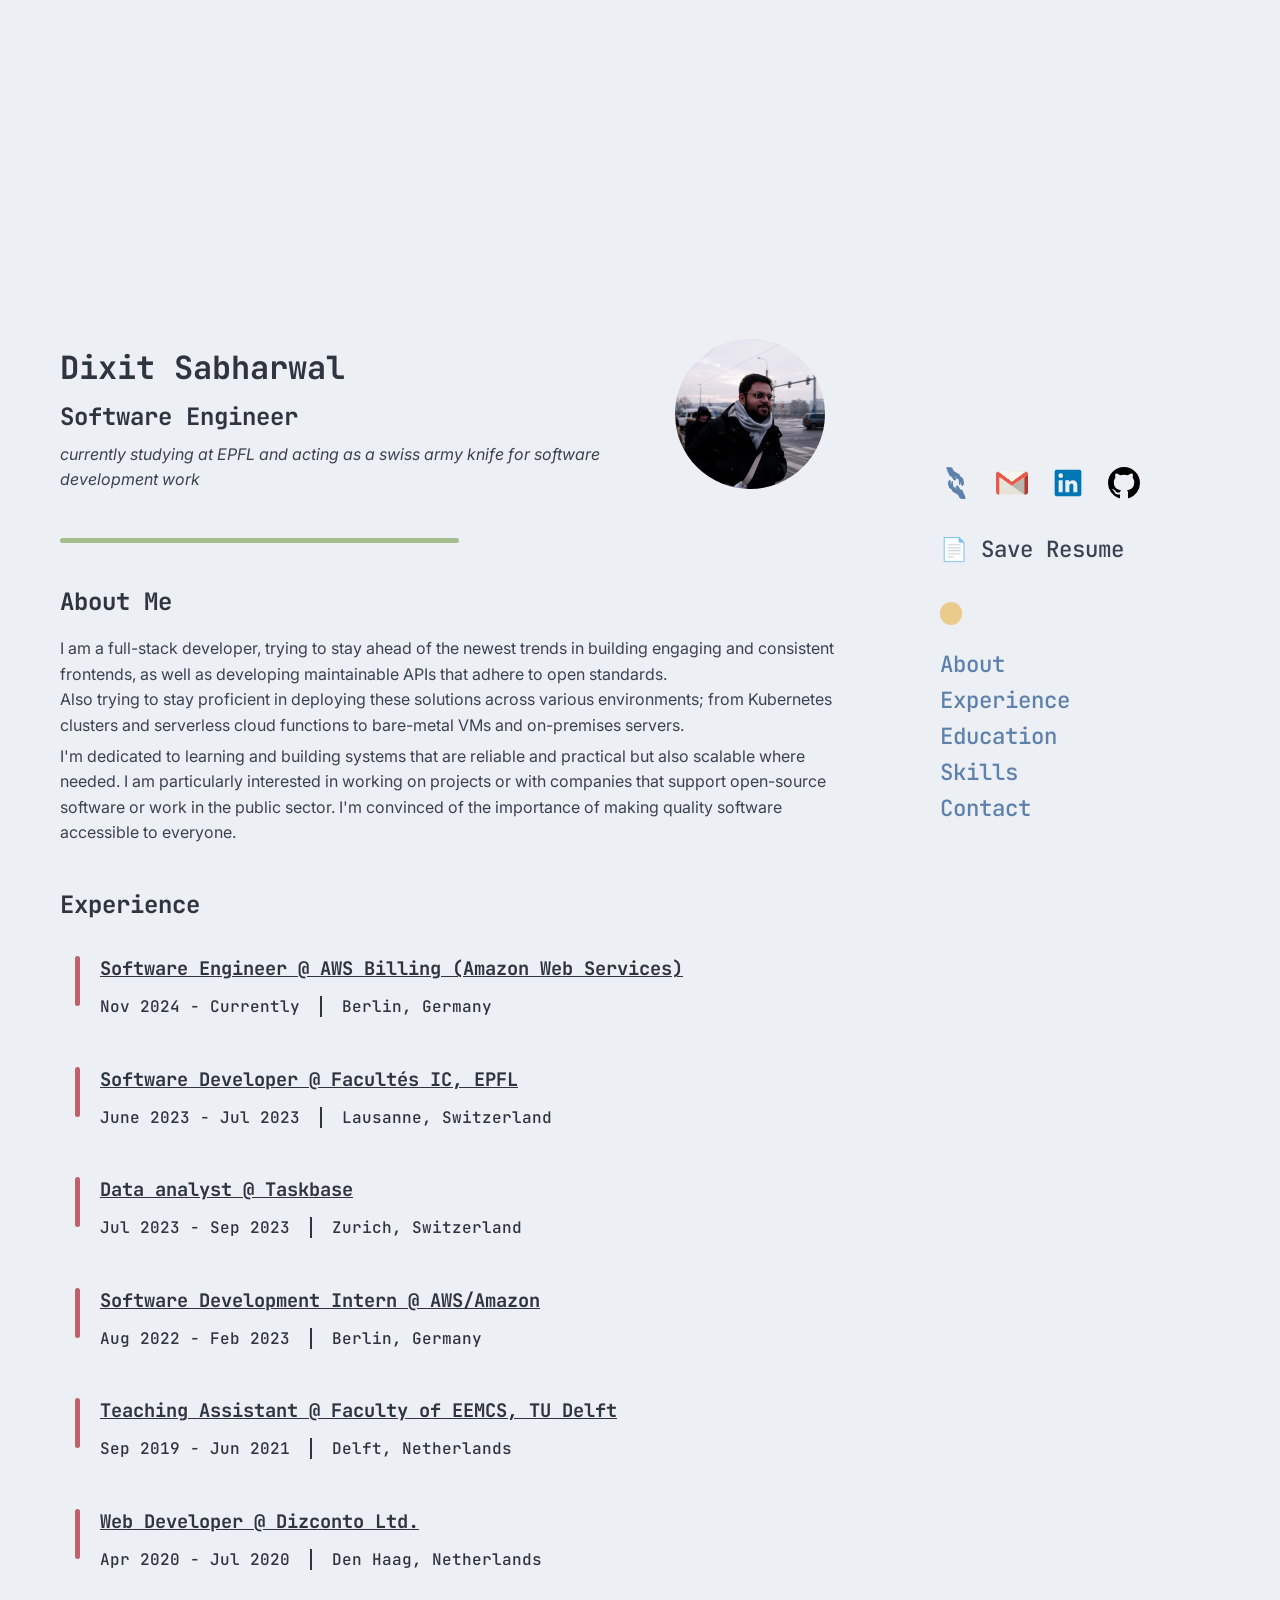
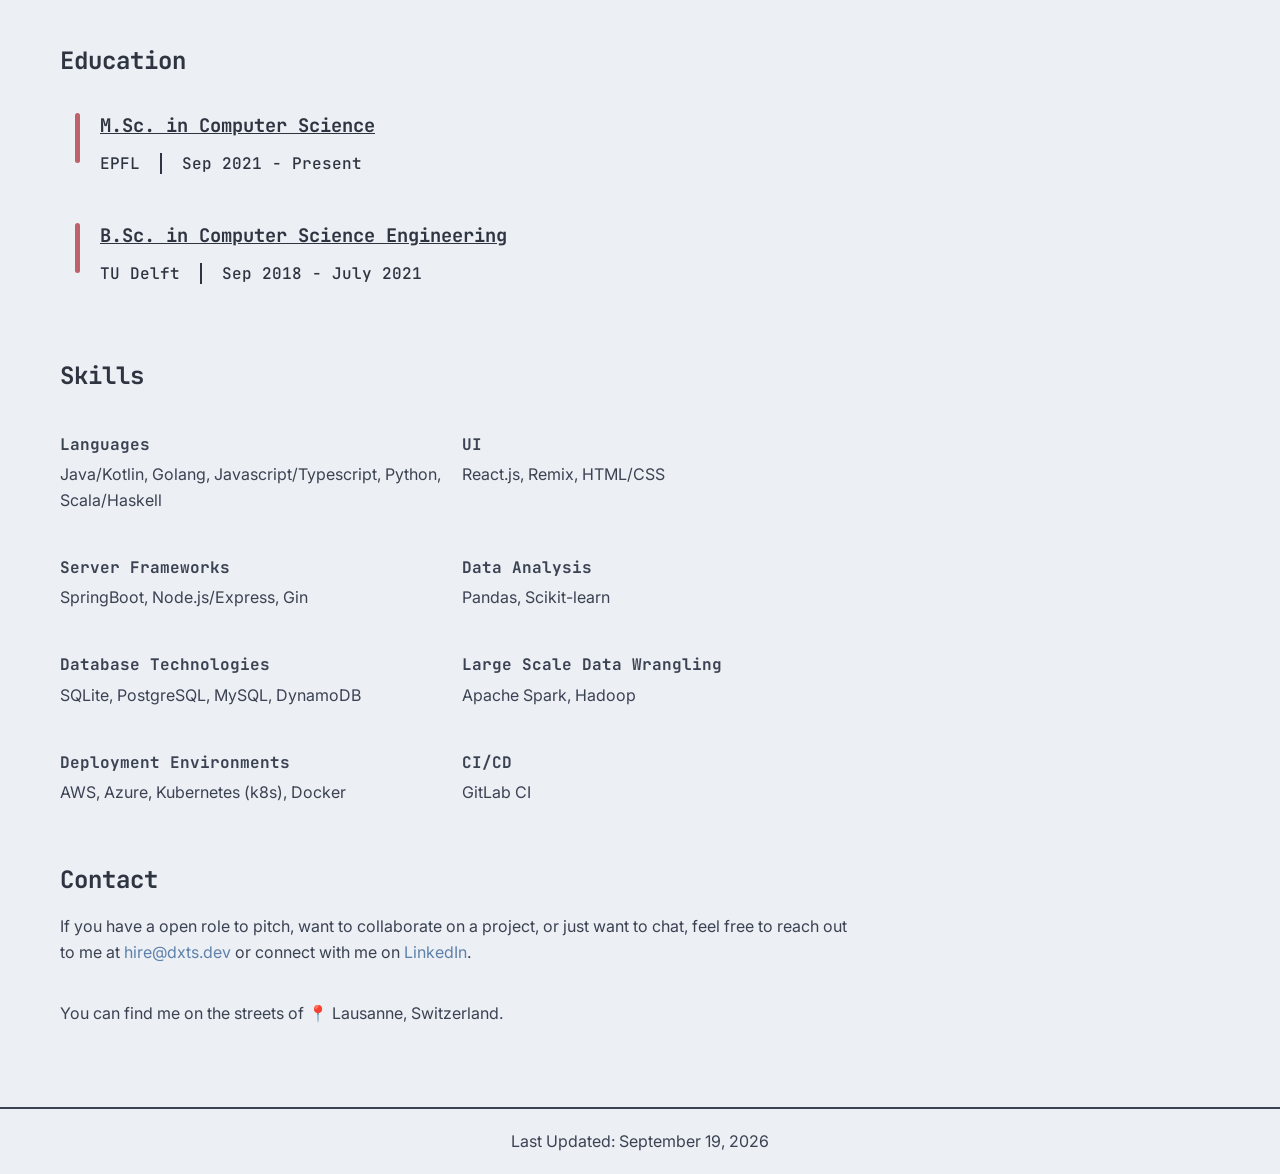
==== commit 1d0fac34: "Generate site from resume.yaml via Tera + Rust builder - resume.yaml is the single source of truth (" ====
--- a/index.html
+++ b/index.html
@@ -1,19 +1,14 @@
 <!doctype html>
+
 <html lang="en">
   <head>
     <meta charset="UTF-8" />
     <meta name="viewport" content="width=device-width, initial-scale=1.0" />
     <title>Dixit Sabharwal - Software Engineer</title>
-    <meta
-      name="description"
-      content="Dixit Sabharwal, software engineer based in Lausanne and currently studying at EPFL."
-    />
+    <meta name="description" content="Dixit Sabharwal, software engineer based in Lausanne and currently studying at EPFL." />
     <!-- Open Graph Tags -->
     <meta property="og:title" content="Dixit Sabharwal - Software Engineer" />
-    <meta
-      property="og:description"
-      content="Dixit Sabharwal, software engineer based in Lausanne and currently studying at EPFL."
-    />
+    <meta property="og:description" content="Dixit Sabharwal, software engineer based in Lausanne and currently studying at EPFL." />
     <meta property="og:image" content="https://dxts.dev/memoji.jpeg" />
     <meta property="og:url" content="https://dxts.dev" />
     <meta property="og:type" content="website" />
@@ -41,10 +36,7 @@
             <h1>Dixit Sabharwal</h1>
             <h2>Software Engineer</h2>
             <p>
-              <i>
-                currently studying at EPFL and acting as a swiss army knife for
-                software development work
-              </i>
+              <i>currently studying at EPFL and acting as a swiss army knife for software development work</i>
             </p>
           </div>
           <div class="intro-photo">
@@ -59,20 +51,11 @@
         <section id="about">
           <h2>About Me</h2>
           <p>
-            I am a full-stack developer, trying to stay ahead of the newest
-            trends in building engaging and consistent frontends, as well as
-            developing maintainable APIs that adhere to open standards.
-            <br />
-            Also trying to stay proficient in deploying these solutions across
-            various environments; from Kubernetes clusters and serverless cloud
-            functions to bare-metal VMs and on-premises servers.
+            I am a full-stack developer, trying to stay ahead of the newest trends in building engaging and consistent frontends, as well as developing maintainable APIs that adhere to open standards.<br />
+            Also trying to stay proficient in deploying these solutions across various environments; from Kubernetes clusters and serverless cloud functions to bare-metal VMs and on-premises servers.
           </p>
           <p>
-            I'm dedicated to learning and building systems that are reliable and
-            practical but also scalable where needed. I am particularly
-            interested in working on projects or with companies that support
-            open-source software or work in the public sector. I'm convinced of
-            the importance of making quality software accessible to everyone.
+            I&#39;m dedicated to learning and building systems that are reliable and practical but also scalable where needed. I am particularly interested in working on projects or with companies that support open-source software or work in the public sector. I&#39;m convinced of the importance of making quality software accessible to everyone.
           </p>
         </section>
 
@@ -87,48 +70,22 @@
             </summary>
             <ul>
               <li>
-                Developing and operating a system of record storing the product
-                catalog at AWS. The system operates in 6 regions (across US, EU,
-                China) servicing over 90 million requests per day with over
-                99.95% availability. Operations include 24/7 on-call shifts,
-                incident response and port mortems.
-              </li>
-              <li>
-                I modernised our service's integration with the internal
-                DataWarehouse to deliver a data freshness SLA of &lt;10 minutes,
-                by replacing snapshot exports that run every 8 hours with a CDC
-                processing pipeline that wrote to an Apache Iceberg catalog. The
-                Iceberg catalog also opened the doors to seamless integration
-                with AWS and OSS tooling, reducing the barrier of entry for
-                using this data for new tools.
-              </li>
-              <li>
-                I also contributed to the storage-layer refactor of our service,
-                where we migrated data from a MySQL cluster to DynamoDB tables,
-                without any service downtime and while maintaining the 99.95%
-                availability SLA of our apis.
-              </li>
-              <li>
-                I have also driven our progress towards zero-touch environment
-                creation, where we automate the process of spinning up a new
-                production environment for our service (required for new regions
-                launched by AWS). This included maximising infra-as-code for our
-                compute and storage needs and automatting the bootstrapping of
-                configurations, databases, access-control, etc.
-              </li>
-              <li>
-                I have contributed to the development of a web console through
-                which the management of different AWS services configure and
-                price their catalog and offerings. It is a functional interface
-                that must enable the users to wrangle large amounts of data with
-                integrations for a/b testing changes and built in approval
-                processes for changes.
-              </li>
-              <li>
-                I have gained a lot of experience with developing on the AWS
-                serverless stack, consistening of "Lambda" functions, "ECS"
-                containers, "StepFunction" state-machine orchestrators, "Glue"
-                spark jobs, etc.
+                Developing and operating a system of record storing the product catalog at AWS. The system operates in 6 regions (across US, EU, China) servicing over 90 million requests per day with over 99.95% availability. Operations include 24/7 on-call shifts, incident response and port mortems.
+              </li>
+              <li>
+                I modernised our service&#39;s integration with the internal DataWarehouse to deliver a data freshness SLA of &lt;10 minutes, by replacing snapshot exports that run every 8 hours with a CDC processing pipeline that wrote to an Apache Iceberg catalog. The Iceberg catalog also opened the doors to seamless integration with AWS and OSS tooling, reducing the barrier of entry for using this data for new tools.
+              </li>
+              <li>
+                I also contributed to the storage-layer refactor of our service, where we migrated data from a MySQL cluster to DynamoDB tables, without any service downtime and while maintaining the 99.95% availability SLA of our apis.
+              </li>
+              <li>
+                I have also driven our progress towards zero-touch environment creation, where we automate the process of spinning up a new production environment for our service (required for new regions launched by AWS). This included maximising infra-as-code for our compute and storage needs and automatting the bootstrapping of configurations, databases, access-control, etc.
+              </li>
+              <li>
+                I have contributed to the development of a web console through which the management of different AWS services configure and price their catalog and offerings. It is a functional interface that must enable the users to wrangle large amounts of data with integrations for a/b testing changes and built in approval processes for changes.
+              </li>
+              <li>
+                I have gained a lot of experience with developing on the AWS serverless stack, consistening of &quot;Lambda&quot; functions, &quot;ECS&quot; containers, &quot;StepFunction&quot; state-machine orchestrators, &quot;Glue&quot; spark jobs, etc.
               </li>
             </ul>
           </details>
@@ -136,27 +93,18 @@
             <summary class="list-item-title">
               <h3>Software Developer @ Facultés IC, EPFL</h3>
               <p>
-                <span>June 2023 - Jul 2023</span
-                ><span>Lausanne, Switzerland</span>
-              </p>
-            </summary>
-            <ul>
-              <li>
-                Part of team that set-up an automatic grading system for
-                programming assignments. Through a Moodle plugin and Kubernetes
-                cluster the system allowed for easy scalability and
-                fault-tolerance during peak times of the semester.
-              </li>
-              <li>
-                Created a controller (using Spring and Java) that runs each
-                submission as a Job on the Kubernetes cluster. The controller
-                sets up the env for the grading task, and returns the outcomes
-                to Moodle.
-              </li>
-              <li>
-                Set-up CI/CD pipeline using GitLab CI that automatically deploys
-                the controller and Moodle in a staging environment, for quick
-                integration testing and feedback.
+                <span>June 2023 - Jul 2023</span><span>Lausanne, Switzerland</span>
+              </p>
+            </summary>
+            <ul>
+              <li>
+                Part of team that set-up an automatic grading system for programming assignments. Through a Moodle plugin and Kubernetes cluster the system allowed for easy scalability and fault-tolerance during peak times of the semester.
+              </li>
+              <li>
+                Created a controller (using Spring and Java) that runs each submission as a Job on the Kubernetes cluster. The controller sets up the env for the grading task, and returns the outcomes to Moodle.
+              </li>
+              <li>
+                Set-up CI/CD pipeline using GitLab CI that automatically deploys the controller and Moodle in a staging environment, for quick integration testing and feedback.
               </li>
             </ul>
           </details>
@@ -169,14 +117,10 @@
             </summary>
             <ul>
               <li>
-                Built CLI tool which extracts data from CSV and Excel sources
-                provided by clients and passes it through the Taskbase API, to
-                speed up the onboarding process.
-              </li>
-              <li>
-                Generated sample data for QA tasks, through prompt engineering
-                and OpenAI GPT models, to compensate for the lack of real data
-                from new clients.
+                Built CLI tool which extracts data from CSV and Excel sources provided by clients and passes it through the Taskbase API, to speed up the onboarding process.
+              </li>
+              <li>
+                Generated sample data for QA tasks, through prompt engineering and OpenAI GPT models, to compensate for the lack of real data from new clients.
               </li>
             </ul>
           </details>
@@ -189,18 +133,14 @@
             </summary>
             <ul>
               <li>
-                Built a management console to empower ongoing migration of
-                service to a new data model and store.
-              </li>
-              <li>
-                Console is a web-based UI to view and search through data, also
-                compare between old and new versions, and trigger different
-                tasks in the migration pipeline.
+                Built a management console to empower ongoing migration of service to a new data model and store.
+              </li>
+              <li>
+                Console is a web-based UI to view and search through data, also compare between old and new versions, and trigger different tasks in the migration pipeline.
               </li>
               <li>
                 Used React and TypeScript for the website UI.<br />
-                Used the AWS serverless stack (Lambda, API Gateway, DynamoDB)
-                for the backend. <br />
+                Used the AWS serverless stack (Lambda, API Gateway, DynamoDB) for the backend.<br />
                 Managed infrastructure in AWS CDK.
               </li>
             </ul>
@@ -214,8 +154,7 @@
             </summary>
             <ul>
               <li>
-                Teaching Assistant for > 10 different courses for the Computer
-                Science bachelors program.
+                Teaching Assistant for &gt; 10 different courses for the Computer Science bachelors program.
               </li>
             </ul>
           </details>
@@ -223,22 +162,18 @@
             <summary class="list-item-title">
               <h3>Web Developer @ Dizconto Ltd.</h3>
               <p>
-                <span>Apr 2020 - Jul 2020</span
-                ><span>Den Haag, Netherlands</span>
-              </p>
-            </summary>
-            <ul>
-              <li>
-                Built a management console frontend for Dizconto, which provided
-                social media marketing integrations.
-              </li>
-              <li>
-                Planned website development, converted mockups into usable web
-                presence with TypeScript, React and NodeJS.
-              </li>
-              <li>
-                Also worked on implementing a development and deployment (CI/CD)
-                pipeline using Terraform and AWS.
+                <span>Apr 2020 - Jul 2020</span><span>Den Haag, Netherlands</span>
+              </p>
+            </summary>
+            <ul>
+              <li>
+                Built a management console frontend for Dizconto, which provided social media marketing integrations.
+              </li>
+              <li>
+                Planned website development, converted mockups into usable web presence with TypeScript, React and NodeJS.
+              </li>
+              <li>
+                Also worked on implementing a development and deployment (CI/CD) pipeline using Terraform and AWS.
               </li>
             </ul>
           </details>
@@ -253,8 +188,7 @@
             </summary>
             <ul>
               <li>
-                Following courses on software security and privacy, compilers
-                and type-systems, and large-scale data handling.
+                Following courses on software security and privacy, compilers and type-systems, and large-scale data handling.
               </li>
             </ul>
           </details>
@@ -264,12 +198,15 @@
               <p><span>TU Delft</span><span>Sep 2018 - July 2021</span></p>
             </summary>
             <ul>
-              <li>Graduated cum laude with a GPA of 8.8.</li>
-              <li>
-                Thesis on "Formal verification of functional programs in Haskell
-                and Agda".
-              </li>
-              <li>Minor in Quantum Science and Information.</li>
+              <li>
+                Graduated cum laude with a GPA of 8.8.
+              </li>
+              <li>
+                Thesis on &quot;Formal verification of functional programs in Haskell and Agda&quot;.
+              </li>
+              <li>
+                Minor in Quantum Science and Information.
+              </li>
             </ul>
           </details>
         </section>
@@ -279,10 +216,7 @@
           <div class="skills-grid">
             <div class="skills-category">
               <h4>Languages</h4>
-              <p>
-                Java/Kotlin, Golang, Javascript/Typescript, Python,
-                Scala/Haskell
-              </p>
+              <p>Java/Kotlin, Golang, Javascript/Typescript, Python, Scala/Haskell</p>
             </div>
             <div class="skills-category">
               <h4>UI</h4>
@@ -395,7 +329,7 @@
       </aside>
     </div>
     <footer class="site-footer">
-      <p>Last Updated: <time datetime="2024-04-02">April 2, 2024</time></p>
+      <p>Last Updated: <time datetime="2026-09-19">September 19, 2026</time></p>
     </footer>
   </body>
 </html>
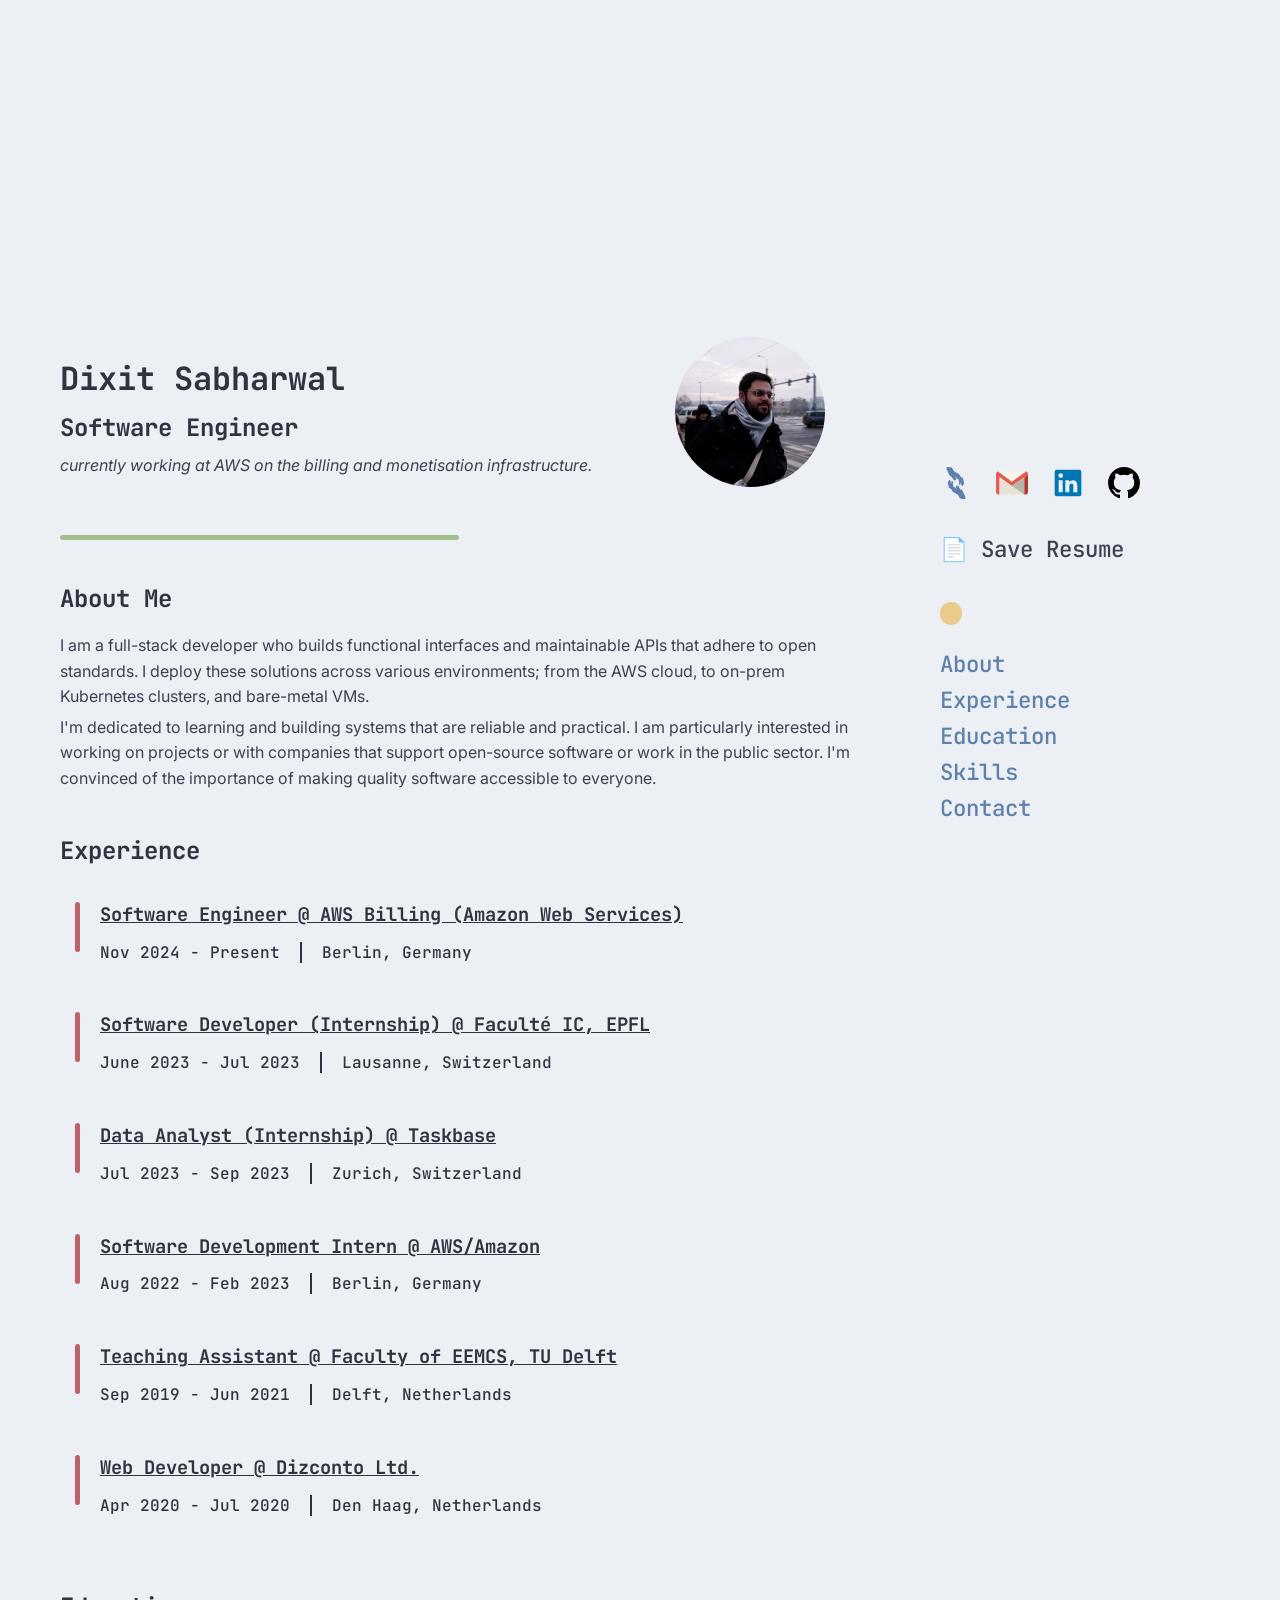
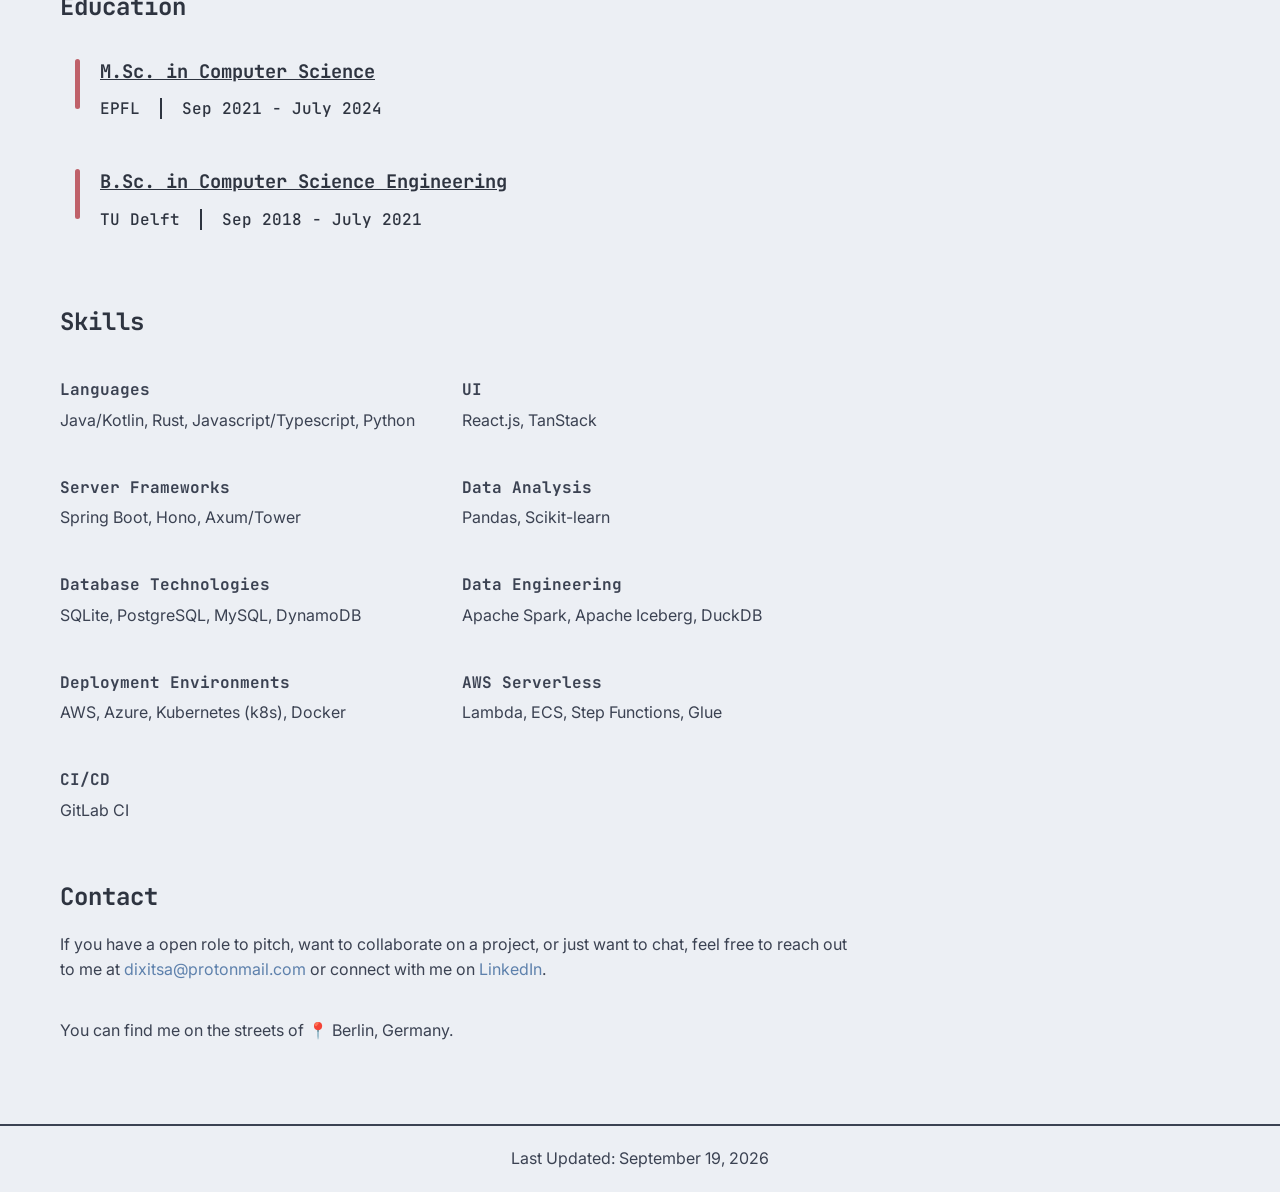
==== commit 10e89606: "Content pass on resume data - Fix typos (functional, post mortems, automating, consisting,   Spring " ====
--- a/index.html
+++ b/index.html
@@ -5,12 +5,12 @@
     <meta charset="UTF-8" />
     <meta name="viewport" content="width=device-width, initial-scale=1.0" />
     <title>Dixit Sabharwal - Software Engineer</title>
-    <meta name="description" content="Dixit Sabharwal, software engineer based in Lausanne and currently studying at EPFL." />
+    <meta name="description" content="Dixit Sabharwal, software engineer based in Berlin, Germany and currently working at AWS on the billing and monetisation infrastructure." />
     <!-- Open Graph Tags -->
     <meta property="og:title" content="Dixit Sabharwal - Software Engineer" />
-    <meta property="og:description" content="Dixit Sabharwal, software engineer based in Lausanne and currently studying at EPFL." />
+    <meta property="og:description" content="Dixit Sabharwal, software engineer based in Berlin, Germany and currently working at AWS on the billing and monetisation infrastructure." />
     <meta property="og:image" content="https://dxts.dev/memoji.jpeg" />
-    <meta property="og:url" content="https://dxts.dev" />
+    <meta property="og:url" content="https://dxts.github.io/dxts.dev" />
     <meta property="og:type" content="website" />
     <meta property="og:site_name" content="Dixit Sabharwal" />
     <!-- Load Fonts -->
@@ -36,7 +36,7 @@
             <h1>Dixit Sabharwal</h1>
             <h2>Software Engineer</h2>
             <p>
-              <i>currently studying at EPFL and acting as a swiss army knife for software development work</i>
+              <i>currently working at AWS on the billing and monetisation infrastructure.</i>
             </p>
           </div>
           <div class="intro-photo">
@@ -51,11 +51,10 @@
         <section id="about">
           <h2>About Me</h2>
           <p>
-            I am a full-stack developer, trying to stay ahead of the newest trends in building engaging and consistent frontends, as well as developing maintainable APIs that adhere to open standards.<br />
-            Also trying to stay proficient in deploying these solutions across various environments; from Kubernetes clusters and serverless cloud functions to bare-metal VMs and on-premises servers.
+            I am a full-stack developer who builds functional interfaces and maintainable APIs that adhere to open standards. I deploy these solutions across various environments; from the AWS cloud, to on-prem Kubernetes clusters, and bare-metal VMs.
           </p>
           <p>
-            I&#39;m dedicated to learning and building systems that are reliable and practical but also scalable where needed. I am particularly interested in working on projects or with companies that support open-source software or work in the public sector. I&#39;m convinced of the importance of making quality software accessible to everyone.
+            I&#39;m dedicated to learning and building systems that are reliable and practical. I am particularly interested in working on projects or with  companies that support open-source software or work in the public sector.  I&#39;m convinced of the importance of making quality software accessible to everyone.
           </p>
         </section>
 
@@ -65,33 +64,30 @@
             <summary class="list-item-title">
               <h3>Software Engineer @ AWS Billing (Amazon Web Services)</h3>
               <p>
-                <span>Nov 2024 - Currently</span><span>Berlin, Germany</span>
-              </p>
-            </summary>
-            <ul>
-              <li>
-                Developing and operating a system of record storing the product catalog at AWS. The system operates in 6 regions (across US, EU, China) servicing over 90 million requests per day with over 99.95% availability. Operations include 24/7 on-call shifts, incident response and port mortems.
-              </li>
-              <li>
-                I modernised our service&#39;s integration with the internal DataWarehouse to deliver a data freshness SLA of &lt;10 minutes, by replacing snapshot exports that run every 8 hours with a CDC processing pipeline that wrote to an Apache Iceberg catalog. The Iceberg catalog also opened the doors to seamless integration with AWS and OSS tooling, reducing the barrier of entry for using this data for new tools.
-              </li>
-              <li>
-                I also contributed to the storage-layer refactor of our service, where we migrated data from a MySQL cluster to DynamoDB tables, without any service downtime and while maintaining the 99.95% availability SLA of our apis.
-              </li>
-              <li>
-                I have also driven our progress towards zero-touch environment creation, where we automate the process of spinning up a new production environment for our service (required for new regions launched by AWS). This included maximising infra-as-code for our compute and storage needs and automatting the bootstrapping of configurations, databases, access-control, etc.
-              </li>
-              <li>
-                I have contributed to the development of a web console through which the management of different AWS services configure and price their catalog and offerings. It is a functional interface that must enable the users to wrangle large amounts of data with integrations for a/b testing changes and built in approval processes for changes.
-              </li>
-              <li>
-                I have gained a lot of experience with developing on the AWS serverless stack, consistening of &quot;Lambda&quot; functions, &quot;ECS&quot; containers, &quot;StepFunction&quot; state-machine orchestrators, &quot;Glue&quot; spark jobs, etc.
-              </li>
-            </ul>
-          </details>
-          <details class="list-item">
-            <summary class="list-item-title">
-              <h3>Software Developer @ Facultés IC, EPFL</h3>
+                <span>Nov 2024 - Present</span><span>Berlin, Germany</span>
+              </p>
+            </summary>
+            <ul>
+              <li>
+                Develop and operate the system of record for the AWS product catalog — 90M+ requests per day across 6 regions (US, EU, China) at 99.95%+ availability — including 24/7 on-call, incident response and post mortems.
+              </li>
+              <li>
+                Cut the internal DataWarehouse data-freshness SLA from 8 hours to under 10 minutes by replacing snapshot exports with a CDC pipeline writing to an Apache Iceberg catalog.
+              </li>
+              <li>
+                Migrated 90% of the service&#39;s data from a MySQL cluster to DynamoDB with zero downtime, holding the 99.95% availability SLA throughout.
+              </li>
+              <li>
+                Automated zero-touch creation of new production environments, enabling the service to be stood up in a new AWS region with 3 weeks of passive work from a single engineer.
+              </li>
+              <li>
+                Contributed to a web console used by the product owners of 250+ Amazon services to configure and price their catalog and offerings, with built-in A/B testing and approval workflows.
+              </li>
+            </ul>
+          </details>
+          <details class="list-item">
+            <summary class="list-item-title">
+              <h3>Software Developer (Internship) @ Faculté IC, EPFL</h3>
               <p>
                 <span>June 2023 - Jul 2023</span><span>Lausanne, Switzerland</span>
               </p>
@@ -110,7 +106,7 @@
           </details>
           <details class="list-item">
             <summary class="list-item-title">
-              <h3>Data analyst @ Taskbase</h3>
+              <h3>Data Analyst (Internship) @ Taskbase</h3>
               <p>
                 <span>Jul 2023 - Sep 2023</span><span>Zurich, Switzerland</span>
               </p>
@@ -184,11 +180,14 @@
           <details class="list-item">
             <summary class="list-item-title">
               <h3>M.Sc. in Computer Science</h3>
-              <p><span>EPFL</span><span>Sep 2021 - Present</span></p>
-            </summary>
-            <ul>
-              <li>
-                Following courses on software security and privacy, compilers and type-systems, and large-scale data handling.
+              <p><span>EPFL</span><span>Sep 2021 - July 2024</span></p>
+            </summary>
+            <ul>
+              <li>
+                Coursework in software security and privacy, compilers and type-systems, and large-scale data handling.
+              </li>
+              <li>
+                Thesis on &quot;Analysis of AI augmented writing tools for contemporary literature&quot;.
               </li>
             </ul>
           </details>
@@ -216,15 +215,15 @@
           <div class="skills-grid">
             <div class="skills-category">
               <h4>Languages</h4>
-              <p>Java/Kotlin, Golang, Javascript/Typescript, Python, Scala/Haskell</p>
+              <p>Java/Kotlin, Rust, Javascript/Typescript, Python</p>
             </div>
             <div class="skills-category">
               <h4>UI</h4>
-              <p>React.js, Remix, HTML/CSS</p>
+              <p>React.js, TanStack</p>
             </div>
             <div class="skills-category">
               <h4>Server Frameworks</h4>
-              <p>SpringBoot, Node.js/Express, Gin</p>
+              <p>Spring Boot, Hono, Axum/Tower</p>
             </div>
             <div class="skills-category">
               <h4>Data Analysis</h4>
@@ -235,12 +234,16 @@
               <p>SQLite, PostgreSQL, MySQL, DynamoDB</p>
             </div>
             <div class="skills-category">
-              <h4>Large Scale Data Wrangling</h4>
-              <p>Apache Spark, Hadoop</p>
+              <h4>Data Engineering</h4>
+              <p>Apache Spark, Apache Iceberg, DuckDB</p>
             </div>
             <div class="skills-category">
               <h4>Deployment Environments</h4>
               <p>AWS, Azure, Kubernetes (k8s), Docker</p>
+            </div>
+            <div class="skills-category">
+              <h4>AWS Serverless</h4>
+              <p>Lambda, ECS, Step Functions, Glue</p>
             </div>
             <div class="skills-category">
               <h4>CI/CD</h4>
@@ -254,11 +257,11 @@
           <p>
             If you have a open role to pitch, want to collaborate on a project,
             or just want to chat, feel free to reach out to me at
-            <a href="mailto:hire@dxts.dev">hire@dxts.dev</a> or connect with me
+            <a href="mailto:dixitsa@protonmail.com">dixitsa@protonmail.com</a> or connect with me
             on <a href="https://linkedin.com/in/dixit-s">LinkedIn</a>.
           </p>
           <br />
-          <p>You can find me on the streets of 📍 Lausanne, Switzerland.</p>
+          <p>You can find me on the streets of 📍 Berlin, Germany.</p>
         </section>
       </main>
       <aside class="sidebar">
@@ -271,7 +274,7 @@
             width="32px"
             height="32px"
           />
-          <a href="mailto:hire@dxts.dev">
+          <a href="mailto:dixitsa@protonmail.com">
             <img
               id="email"
               src="icons/email.svg"
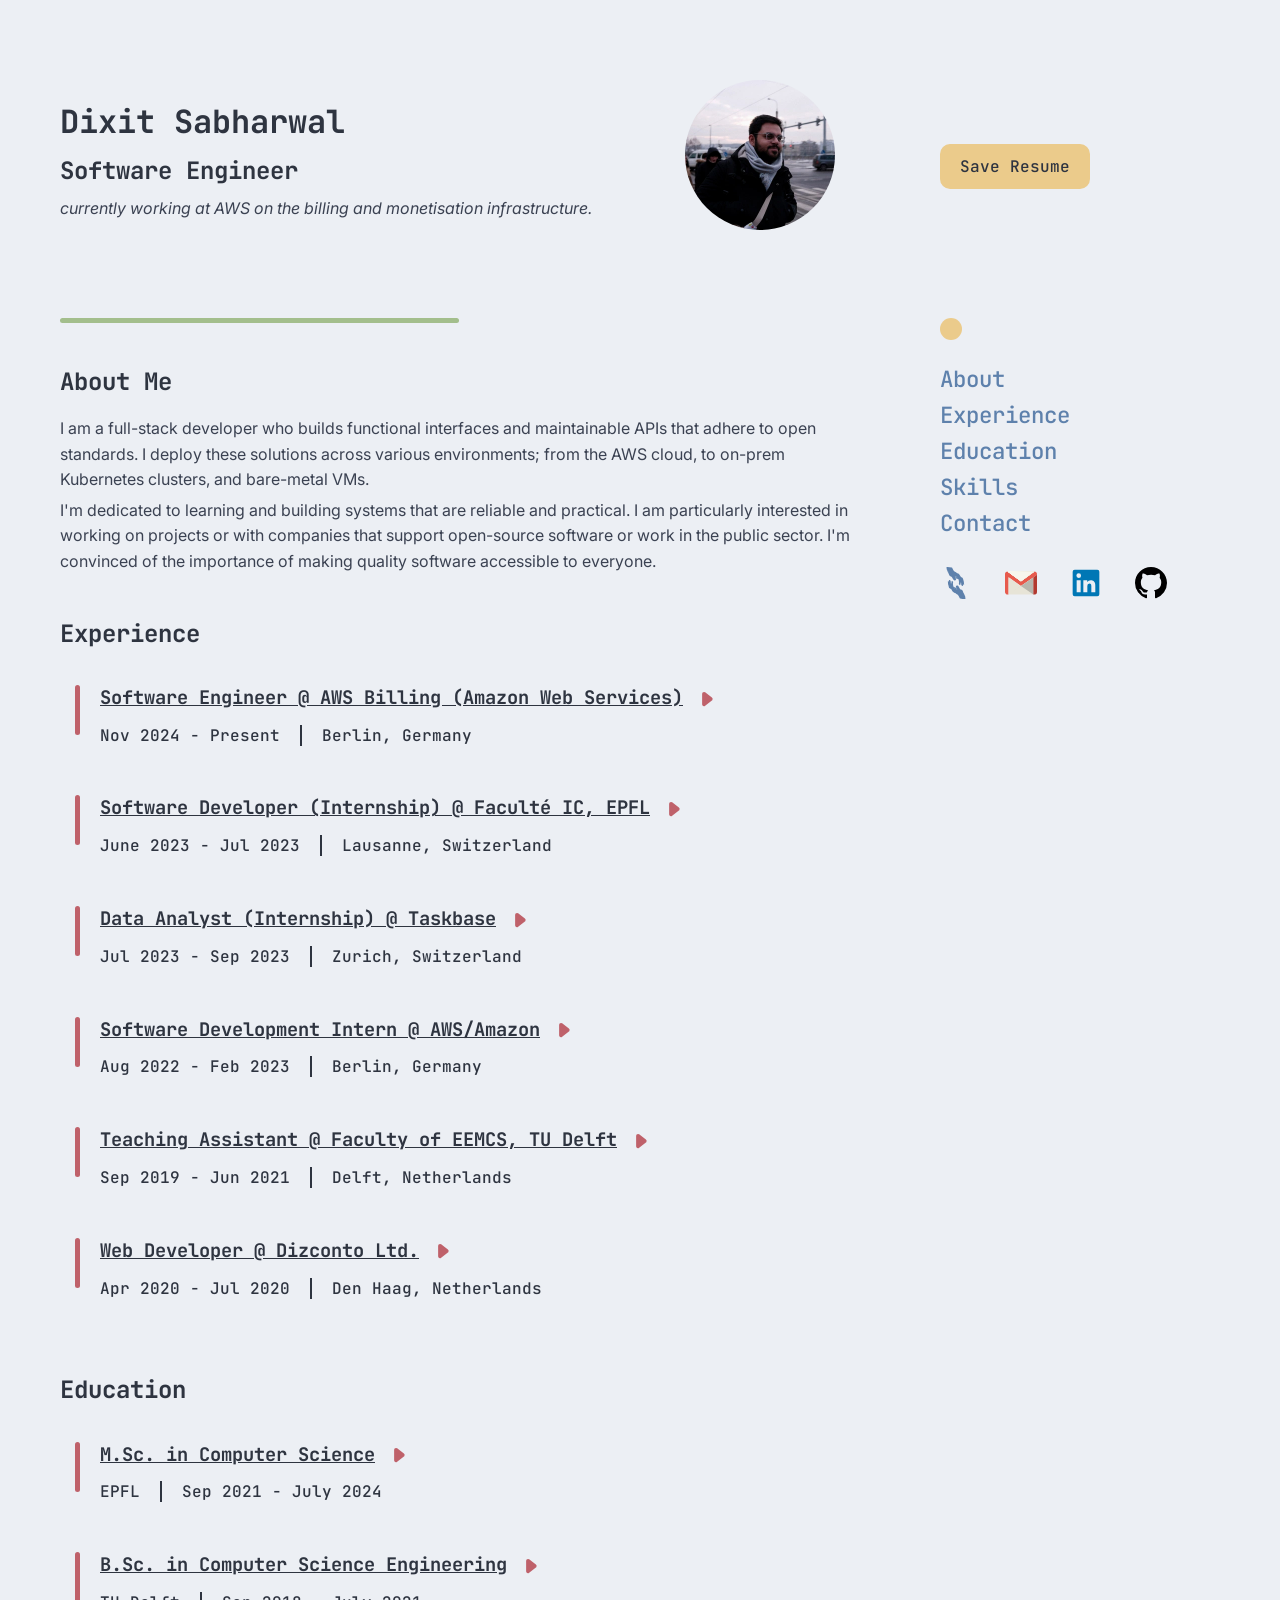
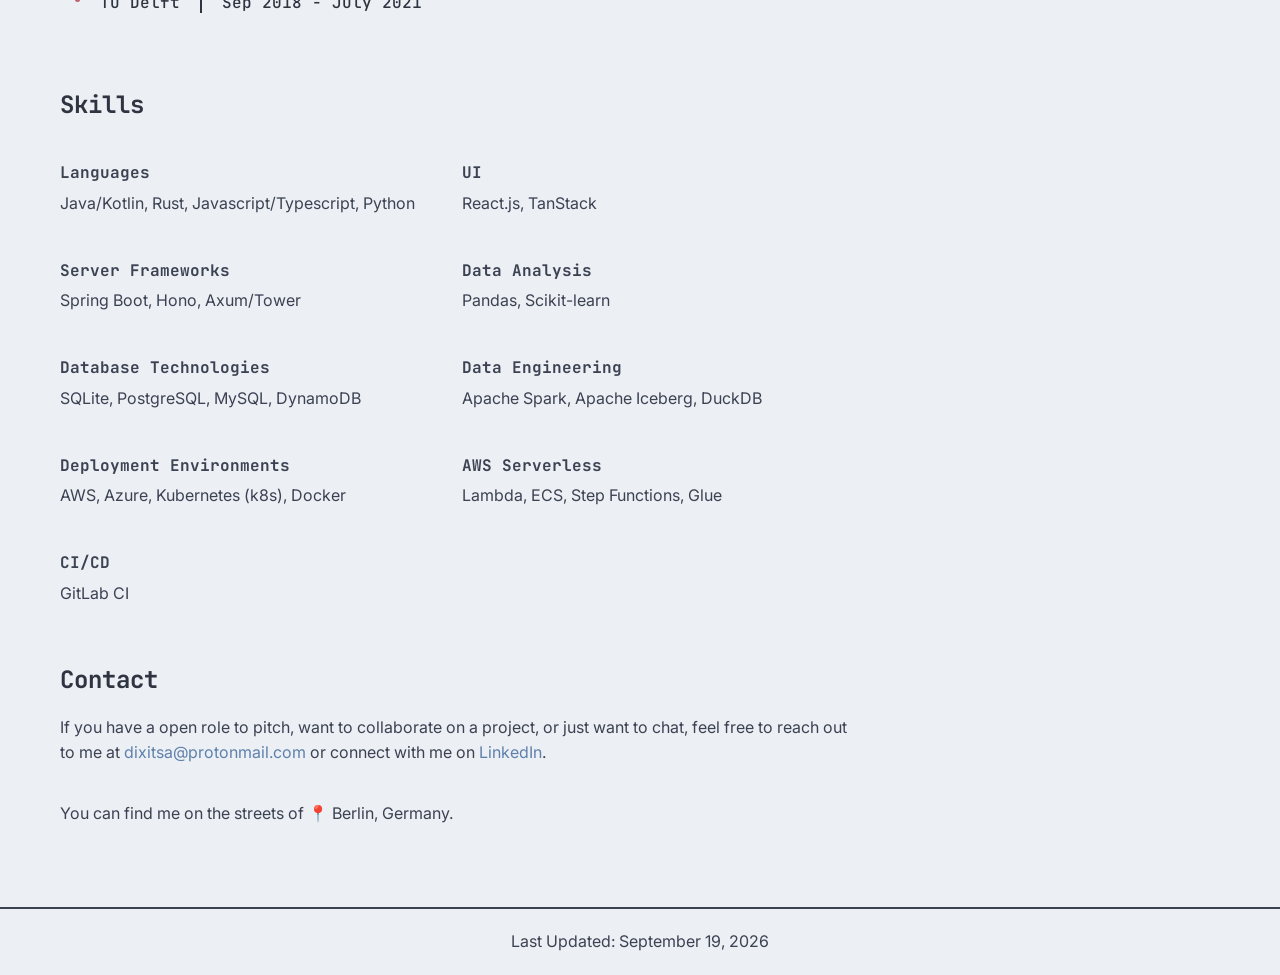
==== commit 079f794b: "Rework screen layout: top header, aligned accents, UI affordances - Top-anchored page header: name/t" ====
--- a/index.html
+++ b/index.html
@@ -28,26 +28,35 @@
   </head>
 
   <body>
-    <header id="page-header"></header>
+    <header class="page-header">
+      <div class="intro-main">
+        <div class="intro-info">
+          <h1>Dixit Sabharwal</h1>
+          <h2>Software Engineer</h2>
+          <p>
+            <i>currently working at AWS on the billing and monetisation infrastructure.</i>
+          </p>
+        </div>
+        <div class="intro-photo">
+          <img
+            src="profile-photo.webp"
+            alt="photo of me"
+            class="profile-photo"
+          />
+        </div>
+      </div>
+      <div class="intro-actions">
+        <a
+          href="resume.pdf"
+          download="DixitSabharwal_Resume.pdf"
+          class="download-button"
+        >
+          Save Resume
+        </a>
+      </div>
+    </header>
     <div class="container">
       <main class="main-content">
-        <header class="intro-section">
-          <div class="intro-info">
-            <h1>Dixit Sabharwal</h1>
-            <h2>Software Engineer</h2>
-            <p>
-              <i>currently working at AWS on the billing and monetisation infrastructure.</i>
-            </p>
-          </div>
-          <div class="intro-photo">
-            <img
-              src="profile-photo.webp"
-              alt="photo of me"
-              class="profile-photo"
-            />
-          </div>
-        </header>
-
         <section id="about">
           <h2>About Me</h2>
           <p>
@@ -265,61 +274,6 @@
         </section>
       </main>
       <aside class="sidebar">
-        <div class="quick-contacts">
-          <img
-            id="touching-hands"
-            src="icons/touching-hands.svg"
-            alt="Image of two hands reaching out and touching"
-            aria-hidden="true"
-            width="32px"
-            height="32px"
-          />
-          <a href="mailto:dixitsa@protonmail.com">
-            <img
-              id="email"
-              src="icons/email.svg"
-              alt="Email icon"
-              aria-hidden="true"
-              width="32px"
-              height="32px"
-            />
-          </a>
-          <a
-            href="https://linkedin.com/in/dixit-s"
-            target="_blank"
-            rel="noopener noreferrer"
-          >
-            <img
-              id="linkedin"
-              src="icons/linkedin.svg"
-              alt="LinkedIn icon"
-              aria-hidden="true"
-              width="32px"
-              height="32px"
-          /></a>
-          <a
-            href="https://github.com/dxts"
-            target="_blank"
-            rel="noopener noreferrer"
-          >
-            <img
-              id="github"
-              src="icons/github.svg"
-              alt="GitHub icon"
-              aria-hidden="true"
-              width="32px"
-              height="32px"
-          /></a>
-        </div>
-        <div>
-          <a
-            href="resume.pdf"
-            download="DixitSabharwal_Resume.pdf"
-            class="download-button"
-          >
-            📄 Save Resume
-          </a>
-        </div>
         <nav>
           <ul>
             <li><a href="#about">About</a></li>
@@ -328,6 +282,52 @@
             <li><a href="#skills">Skills</a></li>
             <li><a href="#contact">Contact</a></li>
           </ul>
+          <div class="quick-contacts">
+            <img
+              id="touching-hands"
+              src="icons/touching-hands.svg"
+              alt="Image of two hands reaching out and touching"
+              aria-hidden="true"
+              width="32px"
+              height="32px"
+            />
+            <a href="mailto:dixitsa@protonmail.com">
+              <img
+                id="email"
+                src="icons/email.svg"
+                alt="Email icon"
+                aria-hidden="true"
+                width="32px"
+                height="32px"
+              />
+            </a>
+            <a
+              href="https://linkedin.com/in/dixit-s"
+              target="_blank"
+              rel="noopener noreferrer"
+            >
+              <img
+                id="linkedin"
+                src="icons/linkedin.svg"
+                alt="LinkedIn icon"
+                aria-hidden="true"
+                width="32px"
+                height="32px"
+            /></a>
+            <a
+              href="https://github.com/dxts"
+              target="_blank"
+              rel="noopener noreferrer"
+            >
+              <img
+                id="github"
+                src="icons/github.svg"
+                alt="GitHub icon"
+                aria-hidden="true"
+                width="32px"
+                height="32px"
+            /></a>
+          </div>
         </nav>
       </aside>
     </div>
--- a/style.css
+++ b/style.css
@@ -130,7 +130,6 @@
     width: var(--large-font-size);
     background-color: var(--accent-color-yellow);
     border-radius: 50%;
-    margin-top: 20px;
     margin-bottom: 20px;
 }
 
@@ -163,6 +162,23 @@
         margin-bottom: 15px;
         list-style: none;
         cursor: pointer;
+
+        & h3::after {
+            content: "";
+            display: inline-block;
+            width: 18px;
+            height: 18px;
+            margin-left: 15px;
+            vertical-align: middle;
+            background-image: url("data:image/svg+xml,%3Csvg xmlns='http://www.w3.org/2000/svg' viewBox='0 0 24 24'%3E%3Cpath d='M8 5 L17 12 L8 19 Z' fill='%23bf616a' stroke='%23bf616a' stroke-width='5' stroke-linejoin='round'/%3E%3C/svg%3E");
+            background-repeat: no-repeat;
+            background-size: contain;
+            transition: transform 0.2s ease;
+        }
+
+        &:hover h3::after {
+            filter: brightness(1.1);
+        }
 
         & p {
             display: inline;
@@ -179,6 +195,10 @@
         }
     }
 
+    &[open] summary.list-item-title h3::after {
+        transform: rotate(90deg);
+    }
+
     & ul {
         list-style: inside square;
         padding-left: 15px;
@@ -219,13 +239,20 @@
     margin: 0;
 }
 
-/* Styling the intro section */
-
-.intro-section {
+/* Styling the page header — top-anchored, mirrors the container's columns */
+
+.page-header {
+    display: flex;
+    max-width: 1200px;
+    margin: auto;
+    padding: 80px 20px 60px;
+}
+
+.intro-main {
+    flex: 3;
     display: flex;
     align-items: center;
-    padding: 20px 0px;
-    margin-bottom: 20px;
+    padding-right: 20px;
 }
 
 .intro-photo {
@@ -237,7 +264,6 @@
     width: 150px;
     height: 150px;
     border-radius: 50%;
-    margin-right: 20px;
 }
 
 .intro-info {
@@ -250,22 +276,38 @@
     margin: 5px 0;
 }
 
+.intro-actions {
+    flex: 1;
+    padding-left: 20px;
+    display: flex;
+    align-items: center;
+    justify-content: flex-start;
+}
+
 /* Responsive adjustments */
 @media (max-width: 768px) {
-    .intro-section {
+    .page-header {
         flex-direction: column;
         text-align: center;
-    }
-
-    .profile-photo {
-        margin-right: 0;
-        margin-bottom: 20px;
-    }
-}
-
-/* Styling the sidebar contact section */
+        gap: 20px;
+        padding-top: 40px;
+        padding-bottom: 30px;
+    }
+
+    .intro-main {
+        flex-direction: column;
+        gap: 20px;
+        padding-right: 0;
+    }
+
+    .intro-actions {
+        padding-left: 0;
+    }
+}
+
+/* Styling the sidebar contact icons (below the nav) */
 .quick-contacts {
-    margin-top: 150px;
+    margin-top: 25px;
 }
 
 .quick-contacts > * {
@@ -280,19 +322,21 @@
 /* PDF download button */
 .download-button {
     text-decoration: none;
-    display: block;
+    display: inline-block;
     font-family: var(--title-font);
-    font-size: var(--large-font-size);
+    font-size: var(--normal-font-size);
     font-weight: 500;
-    color: var(--text-color);
-    transition: color 0.3s ease;
-
-    padding: 15px 0px;
-    margin-top: 10px;
+    color: #2e3440;
+    background-color: var(--accent-color-yellow);
+    border-radius: 10px;
+    transition: filter 0.3s ease;
+
+    padding: 10px 20px;
+    margin-top: 15px;
 }
 
 .download-button:hover {
-    color: var(--accent-color-yellow);
+    filter: brightness(1.08);
 }
 
 /* Styling the sidebar nav links */
@@ -320,6 +364,32 @@
     color: var(--secondary-color);
 }
 
+/* On narrow screens, stack the sidebar above the main sections */
+@media (max-width: 768px) {
+    .container {
+        flex-direction: column-reverse;
+    }
+
+    .main-content {
+        padding-right: 0;
+    }
+
+    .sidebar {
+        padding-left: 0;
+    }
+
+    .sidebar nav {
+        position: static;
+    }
+
+    .sidebar nav ul {
+        display: flex;
+        flex-wrap: wrap;
+        gap: 5px 25px;
+        margin-top: 0;
+    }
+}
+
 /* Styling the footer */
 .site-footer {
     text-align: center;
@@ -333,8 +403,3 @@
     margin: 0;
     font-family: var(--text-font);
 }
-
-/* Empty space in page header so that content starts in the center of the viewport */
-#page-header {
-    height: 33vh;
-}
